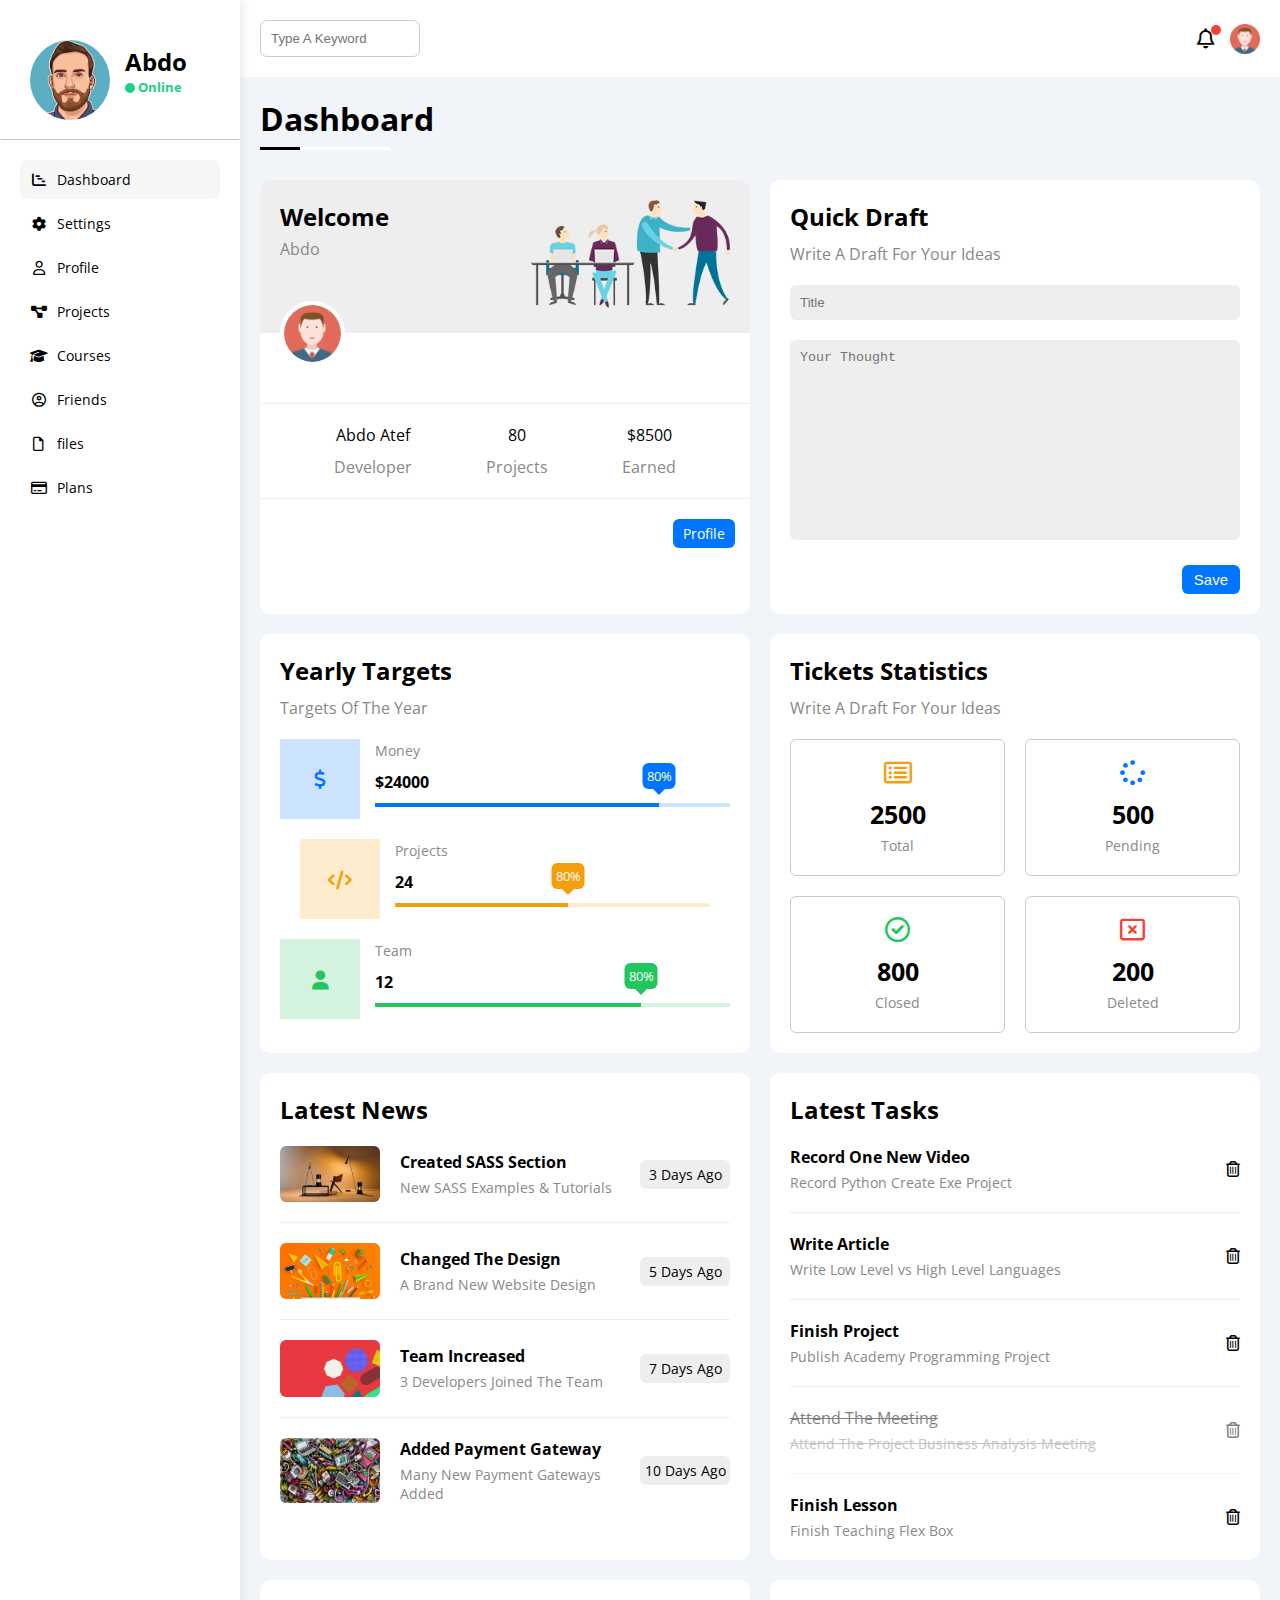
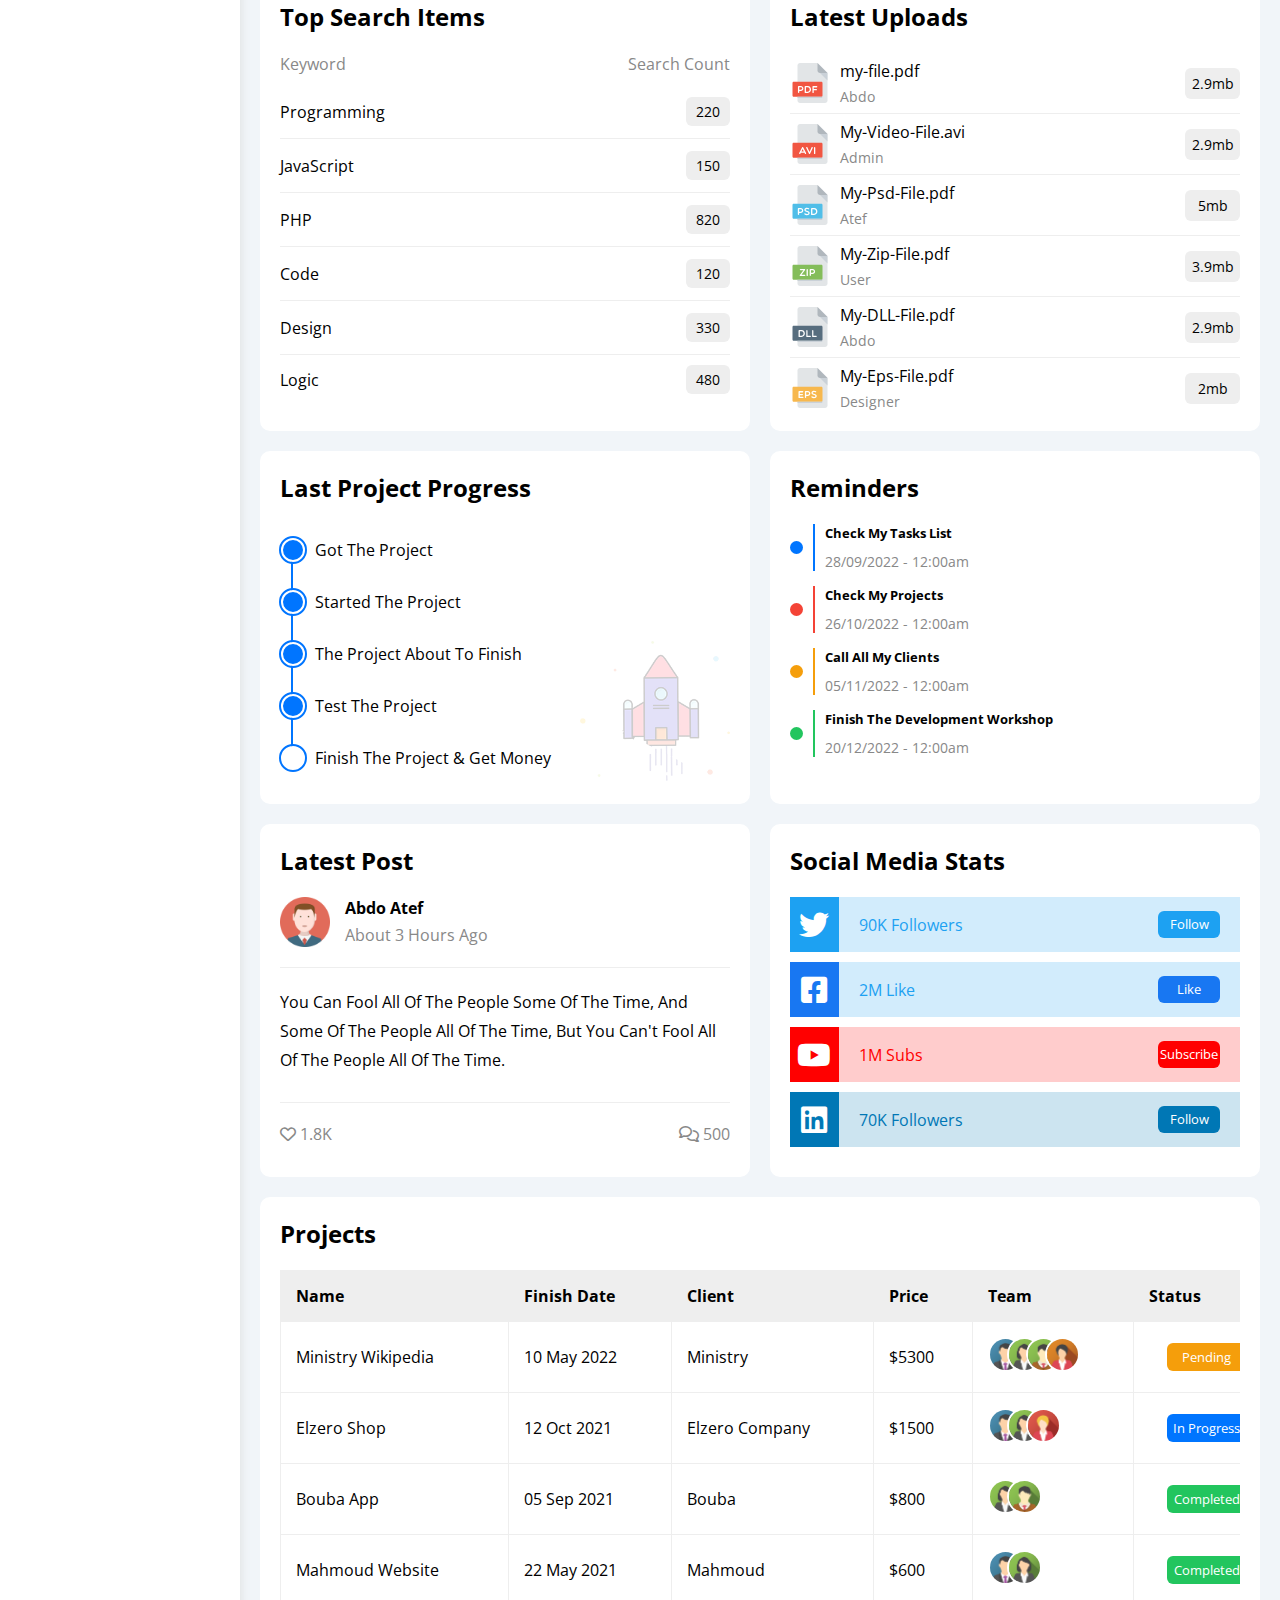
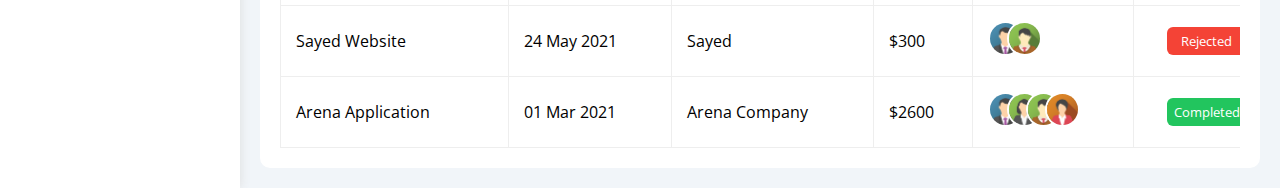
==== index.html @ 502d2d58 "My main files" ====
<!DOCTYPE html>
<html lang="en">
<head>
  <meta charset="UTF-8">
  <meta http-equiv="X-UA-Compatible" content="IE=edge">
  <meta name="viewport" content="width=device-width, initial-scale=1.0">
  <title>MY Pro</title>
  <link rel="stylesheet" href="css/main.css">
  <link rel="stylesheet" href="css/framework.css">
  <link rel="stylesheet" href="css/all.min.css">
  <link rel="preconnect" href="https://fonts.googleapis.com">
  <link rel="preconnect" href="https://fonts.gstatic.com" crossorigin>
  <link href="https://fonts.googleapis.com/css2?family=Open+Sans:wght@300;500&display=swap" rel="stylesheet">
</head>
<body>
  <div class="page d-flex">
    <div class="side-bar bg-white p-20 p-relative">
      <div class="info p-relative align-center">
        <div class="con">
          <h3 class="align-center">Abdo</h3>
          <p><span class="online-anim"></span> Online</p>
        </div>
        <img src="imgs/my-image.png" alt="">
      </div>  
      <ul>
        <li>
          <a href="index.html" class=" active d-block p-10 c-black rad-6 fs-14">
            <i class="fa-solid fa-chart-gantt fa-fw mr-5"></i>
            <span>Dashboard</span>
          </a>
        </li>
        <li>
          <a href="settings.html" class="d-block p-10 c-black rad-6 fs-14">
            <i class="fa-solid fa-gear fa-fw mr-5"></i>
            <span>Settings</span>
          </a>
        </li>
        <li>
          <a href="" class="d-block p-10 c-black rad-6 fs-14">
            <i class="fa-regular fa-user fa-fw mr-5"></i>
            <span>Profile</span>
          </a>
        </li>
        <li>
          <a href="" class="d-block p-10 c-black rad-6 fs-14">
            <i class="fa-solid fa-diagram-project fa-fw mr-5"></i>
            <span>Projects</span>
          </a>
        </li>
        <li>
          <a href="" class="d-block p-10 c-black rad-6 fs-14">
            <i class="fa-solid fa-graduation-cap fa-fw mr-5"></i>
            <span>Courses</span>
          </a>
        </li>
        <li>
          <a href="" class="d-block p-10 c-black rad-6 fs-14">
            <i class="fa-regular fa-circle-user fa-fw mr-5"></i>
            <span>Friends</span>
          </a>
        </li>
        <li>
          <a href="" class="d-block p-10 c-black rad-6 fs-14">
            <i class="fa-regular fa-file fa-fw mr-5"></i>
            <span>files</span>
          </a>
        </li>
        <li>
          <a href="" class="d-block p-10 c-black rad-6 fs-14">
            <i class="fa-regular fa-credit-card fa-fw mr-5"></i>
            <span>Plans</span>
          </a>
        </li>
      </ul>
    </div>
    <div class="content" style="flex: 1;">
      <div class="header p-20">
          <div class="form">
            <form action="">
              <input type="search" placeholder="Type A Keyword">
            </form>
          </div>
          <div class="notifi">
            <i class="fa-regular fa-bell fs-20 p-relative"></i>
            <img src="imgs/avatar.png" style="width:30px">
          </div>
      </div>
      <div class="dashboard-content ">
        <h1 class="main-header p-20 p-relative">Dashboard</h1>
        <div class="boxs p-20">
          <!--  -->
          <div class="welome rad-10 bg-white">
            <div class="part1 p-20 bg-eee">
              <div class="text">
                <h2 class="mb-5">Welcome</h2>
                <span class="c-gray">Abdo</span>
              </div>
              <div class="image">
                <img src="imgs/welcome.png" alt="">
              </div>
            </div>
            <img src="imgs/avatar.png" class="center-image">
            <div class="part2  ">
              <div class="box">
                <p class="m">Abdo Atef</p>
                <span class="c-gray d-block mt-10">Developer</span>
              </div>
              <div class="box">
                <p>80</p>
                <span class="c-gray d-block mt-10">Projects</span>
              </div>
              <div class="box">
                <p>$8500</p>
                <span class="c-gray d-block mt-10">Earned</span>
              </div>
            </div>
            <div class="part3">
              <a href="">Profile</a>
            </div>
          </div>
          <!--  -->
          <div class="quick-draft bg-white p-20 rad-10">
            <h2>Quick Draft</h2>
            <span class="c-gray mt-10 d-block">Write A Draft For Your Ideas</span>
            <form action="" class="mt-20">
              <input type="text" placeholder="Title">
              <textarea name="thought" placeholder="Your Thought"></textarea>
              <input type="submit" value="Save">
            </form>
          </div>
          <!--  -->
          <div class="yearly-targets bg-white p-20 rad-10">
            <h2>Yearly Targets</h2>
            <p class="c-gray mt-10">Targets Of The Year</p>
            <div class="money mt-20 d-flex">
              <i class="fa-solid fa-dollar-sign center-flex"></i>
              <div class="info">
                <span class="c-gray fs-14">Money</span>
                <span class="fw-bold mt-10 d-block">$24000</span>
                <div class="progress mt-10">
                  <span class="bg-blue d-block" style="width: 80%;"></span>
                </div>
              </div>
            </div>
            <div class="projects mt-20 d-flex">
              <i class="fa-solid fa-code center-flex"></i>
              <div class="info">
                <span class="c-gray fs-14">Projects</span>
                <span class="fw-bold mt-10 d-block">24</span>
                <div class="progress mt-10">
                  <span class="bg-orange d-block" style="width: 55%;"></span>
                </div>
              </div>
            </div>
            <div class="team mt-20 d-flex">
              <i class="fa-solid fa-user center-flex"></i>
              <div class="info">
                <span class="c-gray fs-14">Team</span>
                <span class="fw-bold mt-10 d-block">12</span>
                <div class="progress mt-10">
                  <span class="bg-green d-block" style="width: 75%;"></span>
                </div>
              </div>
            </div>
          </div>
          <!--  -->
          <div class="tickets-statistics bg-white p-20 rad-10">
            <h2>Tickets Statistics</h2>
            <sapn class="c-gray mt-10 d-block">Write A Draft For Your Ideas</span>
            <div class="Tickets-boxs d-flex fw-wrap gap-20 mt-20">
              <div class="box align-center rad-6">
                <i class="fa-regular fa-rectangle-list fs-25 c-orange"></i>
                <span class="fs-25 d-block fw-bold c-black mt-10 mb-5">2500</span>
                <p class="c-gray fs-14">Total</p>
              </div>
              <div class="box align-center rad-6">
                <i class="fa-solid fa-spinner fs-25 c-blue"></i>
                <span class="fs-25 d-block fw-bold c-black mt-10 mb-5">500</span>
                <p class="c-gray fs-14">Pending</p>
              </div>
              <div class="box align-center rad-6">
                <i class="fa-regular fa-circle-check fs-25 c-green"></i>
                <span class="fs-25 d-block fw-bold c-black mt-10 mb-5">800</span>
                <p class="c-gray fs-14">Closed</p>
              </div>
              <div class="box align-center rad-6">
                <i class="fa-regular fa-rectangle-xmark fs-25 c-red"></i>
                <span class="fs-25 d-block fw-bold c-black mt-10 mb-5">200</span>
                <p class="c-gray fs-14">Deleted</p>
              </div>
            </div>
          </div>
          <!--  -->
          <div class="latest-news bg-white p-20 rad-10">
            <h2>Latest News </h2>
            <div class="news d-flex mt-20">
              <img src="imgs/news-01.png" alt="">
              <div class="con between-flex w-full">
                <div class="txt">
                  <h4>Created SASS Section</h4>
                  <p class="c-gray fs-14 mt-5">New SASS Examples & Tutorials</p>
                </div>
                <span class="d-block bg-eee w-fit fs-14 rad-6 p-10">3 Days Ago</span>
              </div>
            </div>
            <div class="news d-flex mt-20">
              <img src="imgs/news-02.png" alt="">
              <div class="con between-flex w-full">
                <div class="txt">
                  <h4>Changed The Design</h4>
                  <p class="c-gray fs-14 mt-5">A Brand New Website Design</p>
                </div>
                <span class="d-block bg-eee w-fit fs-14 rad-6 p-10">5 Days Ago</span>
              </div>
            </div>
            <div class="news d-flex mt-20">
              <img src="imgs/news-03.png" alt="">
              <div class="con between-flex w-full">
                <div class="txt">
                  <h4>Team Increased</h4>
                  <p class="c-gray fs-14 mt-5">3 Developers Joined The Team</p>
                </div>
                <span class="d-block bg-eee w-fit fs-14 rad-6 p-10">7 Days Ago</span>
              </div>
            </div>
            <div class="news d-flex mt-20">
              <img src="imgs/news-04.png" alt="">
              <div class="con between-flex w-full">
                <div class="txt">
                  <h4>Added Payment Gateway</h4>
                  <p class="c-gray fs-14 mt-5">Many New Payment Gateways Added</p>
                </div>
                <span class="d-block bg-eee w-fit fs-14 rad-6 p-10">10 Days Ago</span>
              </div>
            </div>
          </div>
          <!--  -->
          <div class="latest-tasks bg-white p-20 rad-10">
            <h2>Latest Tasks</h2>
            <div class="task p-relative">
              <h4>Record One New Video</h4>
              <p class="c-gray fs-14 mt-5">Record Python Create Exe Project</p>
              <div class="delete"><i class="fa-regular fa-trash-can c-black"></i></div>
            </div>
            <div class="task p-relative">
              <h4>Write Article</h4>
              <p class="c-gray fs-14 mt-5">Write Low Level vs High Level Languages</p>
              <div class="delete"><i class="fa-regular fa-trash-can c-black"></i></div>
            </div>
            <div class="task p-relative">
              <h4>Finish Project</h4>
              <p class="c-gray fs-14 mt-5">Publish Academy Programming Project</p>
              <div class="delete"><i class="fa-regular fa-trash-can c-black"></i></div>
            </div>
            <div class="task p-relative">
              <del>Attend The Meeting</del>
              <del class="c-gray fs-14 mt-5 d-block">Attend The Project Business Analysis Meeting</del>
              <div class="delete"><i class="fa-regular fa-trash-can c-black d-block"></i></div>
            </div>
            <div class="task p-relative mt-20">
              <h4>Finish Lesson</h4>
              <p class="c-gray fs-14 mt-5">Finish Teaching Flex Box</p>
              <div class="delete"><i class="fa-regular fa-trash-can c-black"></i></div>
            </div>
          </div>
          <!--  -->
          <div class="top-search bg-white p-20 rad-10">
            <h2>Top Search Items</h2>
            <div class="top-search-header between-flex mt-20 mb-10">
              <span class="d-block w-fit c-gray">Keyword</span>
              <spanc class="d-block w-fit c-gray">Search Count</span>
            </div>
            <div class="item between-flex">
              <p>Programming</p>
              <span class="d-block bg-eee w-fit fs-14 rad-6 p-10">220</span>
            </div>
            <div class="item between-flex">
              <p>JavaScript</p>
              <span class="d-block bg-eee w-fit fs-14 rad-6 p-10">150</span>
            </div>
            <div class="item between-flex">
              <p>PHP</p>
              <span class="d-block bg-eee w-fit fs-14 rad-6 p-10">820</span>
            </div>
            <div class="item between-flex">
              <p>Code</p>
              <span class="d-block bg-eee w-fit fs-14 rad-6 p-10">120</span>
            </div>
            <div class="item between-flex">
              <p>Design</p>
              <span class="d-block bg-eee w-fit fs-14 rad-6 p-10">330</span>
            </div>
            <div class="item between-flex mb-5 mt-10">
              <p>Logic</p>
              <span class="d-block bg-eee w-fit fs-14 rad-6 p-10">480</span>
            </div>
          </div>
          <!--  -->
          <div class="latest-uploads bg-white p-20 rad-10">
            <h2 class="mb-20">Latest Uploads</h2>
            <div class="file d-flex">
              <img src="imgs/pdf.svg" alt="pdf" class="mr-10">
              <div class="info between-flex w-full">
                <div class="txt">
                  <p>my-file.pdf</p>
                  <span class="d-block c-gray fs-14 mt-5">Abdo</span>
                </div>
                <span class="size d-block bg-eee w-fit fs-14 rad-6">2.9mb</span>
              </div>
            </div>
            <div class="file d-flex">
              <img src="imgs/avi.svg" alt="pdf" class="mr-10">
              <div class="info between-flex w-full">
                <div class="txt">
                  <p>My-Video-File.avi</p>
                  <span class="d-block c-gray fs-14 mt-5">Admin</span>
                </div>
                <span class="size d-block bg-eee w-fit fs-14 rad-6">2.9mb</span>
              </div>
            </div>
            <div class="file d-flex">
              <img src="imgs/psd.svg" alt="pdf" class="mr-10">
              <div class="info between-flex w-full">
                <div class="txt">
                  <p>My-Psd-File.pdf</p>
                  <span class="d-block c-gray fs-14 mt-5">Atef</span>
                </div>
                <span class="size d-block bg-eee w-fit fs-14 rad-6">5mb</span>
              </div>
            </div>
            <div class="file d-flex">
              <img src="imgs/zip.svg" alt="pdf" class="mr-10">
              <div class="info between-flex w-full">
                <div class="txt">
                  <p>My-Zip-File.pdf</p>
                  <span class="d-block c-gray fs-14 mt-5">User</span>
                </div>
                <span class="size d-block bg-eee w-fit fs-14 rad-6">3.9mb</span>
              </div>
            </div>
            <div class="file d-flex">
              <img src="imgs/dll.svg" alt="pdf" class="mr-10">
              <div class="info between-flex w-full">
                <div class="txt">
                  <p>My-DLL-File.pdf</p>
                  <span class="d-block c-gray fs-14 mt-5">Abdo</span>
                </div>
                <span class="size d-block bg-eee w-fit fs-14 rad-6">2.9mb</span>
              </div>
            </div>
            <div class="file d-flex">
              <img src="imgs/eps.svg" alt="pdf" class="mr-10">
              <div class="info between-flex w-full">
                <div class="txt">
                  <p>My-Eps-File.pdf</p>
                  <span class="d-block c-gray fs-14 mt-5">Designer</span>
                </div>
                <span class="size d-block bg-eee w-fit fs-14 rad-6">2mb</span>
              </div>
            </div>
          </div>
          <!--  -->
          <div class="last-project bg-white p-20 rad-10">
            <h2>Last Project Progress</h2>
            <div class="cont between-flex">
              <div class="prog mt-20 p-relative">
                <div>Got The Project</div>
                <div>Started The Project</div>
                <div>The Project About To Finish</div>
                <div>Test The Project</div>
                <div>Finish The Project & Get Money</div>
              </div>
              <img src="imgs/project.png" loading="lazy">
            </div>
          </div>
          <!--  -->
          <div class="reminders bg-white p-20 rad-10">
            <h2 class="mb-20">Reminders</h2>
            <ul>
              <li>
                <span class="bullet bg-blue"></span>
                <div>
                  <h5 >Check My Tasks List</h5>
                  <span class="c-gray fs-14 mt-10 d-block">28/09/2022 - 12:00am</span>
                </div>
              </li>
              <li>
                <span class="bullet bg-red"></span>
                <div>
                  <h5>Check My Projects</h5>
                  <span class="c-gray fs-14 mt-10 d-block">26/10/2022 - 12:00am</span>
                </div>
              </li>
              <li>
                <span class="bullet bg-orange"></span>
                <div>
                  <h5>Call All My Clients</h5>
                  <span class="c-gray fs-14 mt-10 d-block">05/11/2022 - 12:00am</span>
                </div>
              </li>
              <li>
                <span class="bullet bg-green"></span>
                <div>
                  <h5>Finish The Development Workshop</h5>
                  <span class="c-gray fs-14 mt-10 d-block">20/12/2022 - 12:00am</span>
                </div>
              </li>
            </ul>
          </div>
          <!--  -->
          <div class="latest-post bg-white p-20 rad-10">
            <h2 class="mb-20">Latest Post</h2>
            <div class="info d-flex">
              <img src="imgs/avatar.png" alt="" style="width: 50px; margin-right: 15px;">
              <div class="txt">
                <h4>Abdo Atef</h4>
                <span class="c-gray d-block mt-5">About 3 Hours Ago</span>
              </div>
            </div>
            <p class="para">You Can Fool All Of The People Some Of The Time,
               And Some Of The People All Of The Time,
               But You Can't Fool All Of The People All Of The Time.</p>
            <div class="posts-stat between-flex">
              <span class="c-gray"><i class="fa-regular fa-heart"></i> 1.8K</span>
              <span class="c-gray"><i class="fa-regular fa-comments"></i> 500</span>
            </div>
          </div>
          <div class="social-media bg-white p-20 rad-10">
            <h2 class="mb-20">Social Media Stats</h2>
            <ul>
              <li class="twitter d-flex mb-10">
                <i class="fa-brands fa-twitter"></i>
                <div class="between-flex w-full">90K Followers <a href="#">Follow</a></div>
              </li>
              <li class="facebook d-flex mb-10">
                <i class="fa-brands fa-square-facebook"></i>
                <div class="between-flex w-full">2M Like <a href="#">Like</a></div>
              </li>
              <li class="youtube d-flex mb-10">
                <i class="fa-brands fa-youtube"></i>
                <div class="between-flex w-full">1M Subs <a href="#">Subscribe</a></div>
              </li>
              <li class="linkedin d-flex mb-10">
                <i class="fa-brands fa-linkedin"></i>
                <div class="between-flex w-full">70K Followers <a href="#">Follow</a></div>
              </li>
            </ul>
          </div>
        </div>
        <div class="projects bg-white p-20 rad-10">
          <h2 class="mb-20">Projects</h2>
          <div class="responsive-table">
            <table cellpadding="0" cellspacing="0">
              <thead>
                <tr>
                  <td>Name</td>
                  <td>Finish Date</td>
                  <td>Client</td>
                  <td>Price</td>
                  <td>Team</td>
                  <td>Status</td>
                </tr>
              </thead>
              <tbody>
                <tr>
                  <td>Ministry Wikipedia</td>
                  <td>10 May 2022</td>
                  <td>Ministry</td>
                  <td>$5300</td>
                  <td>
                    <img src="imgs/team-01.png" alt="">
                    <img src="imgs/team-02.png" alt="">
                    <img src="imgs/team-03.png" alt="">
                    <img src="imgs/team-04.png" alt="">
                  </td>
                  <td><span class="bg-orange c-white">Pending</span></td>
                </tr>
                <tr>
                  <td>Elzero Shop</td>
                  <td>12 Oct 2021</td>
                  <td>Elzero Company</td>
                  <td>$1500</td>
                  <td>
                    <img src="imgs/team-01.png" alt="" />
                    <img src="imgs/team-02.png" alt="" />
                    <img src="imgs/team-05.png" alt="" />
                  </td>
                  <td><span class="label bg-blue c-white">In Progress</span></td>
                </tr>
                <tr>
                  <td>Bouba App</td>
                  <td>05 Sep 2021</td>
                  <td>Bouba</td>
                  <td>$800</td>
                  <td>
                    <img src="imgs/team-02.png" alt="" />
                    <img src="imgs/team-03.png" alt="" />
                  </td>
                  <td><span class="label bg-green c-white">Completed</span></td>
                </tr>
                <tr>
                  <td>Mahmoud Website</td>
                  <td>22 May 2021</td>
                  <td>Mahmoud</td>
                  <td>$600</td>
                  <td>
                    <img src="imgs/team-01.png" alt="" />
                    <img src="imgs/team-02.png" alt="" />
                  </td>
                  <td><span class="label bg-green c-white">Completed</span></td>
                </tr>
                <tr>
                  <td>Sayed Website</td>
                  <td>24 May 2021</td>
                  <td>Sayed</td>
                  <td>$300</td>
                  <td>
                    <img src="imgs/team-01.png" alt="" />
                    <img src="imgs/team-03.png" alt="" />
                  </td>
                  <td><span class="label bg-red c-white">Rejected</span></td>
                </tr>
                <tr>
                  <td>Arena Application</td>
                  <td>01 Mar 2021</td>
                  <td>Arena Company</td>
                  <td>$2600</td>
                  <td>
                    <img src="imgs/team-01.png" alt="" />
                    <img src="imgs/team-02.png" alt="" />
                    <img src="imgs/team-03.png" alt="" />
                    <img src="imgs/team-04.png" alt="" />
                  </td>
                  <td><span class="label bg-green c-white">Completed</span></td>
                </tr>
              </tbody>
            </table>
          </div>
        </div>
      </div>
    </div>
  </div>
</body>
</html>
---- css/main.css ----
/* Start Global styles */
*{
  box-sizing: border-box;
  padding: 0;
  margin: 0;
}
body{
  font-family: 'Open Sans', sans-serif;
}
ul{
  list-style-type: none;
}
a{
  text-decoration: none;
}
:root{
  --color-blue:#0075ff;
  --alert-blue:#0d69d5;
  --orange-color:#f59e0b;
  --green-color:#22c55e;
  --red-color:#f44336;
  --grey-color:#888;
}
input:focus{
  outline: none;
}
textarea:focus{
  outline: none;
}
::-webkit-scrollbar{
  width: 15px;
}
::-webkit-scrollbar-track{
  background-color: white;
}
::-webkit-scrollbar-thumb{
  background-color: var(--color-blue);
}
/* End Global styles */
.page{
  background-color: #f1f5f9;
  min-height: 100vh;
}
/* Start side-bar */
.side-bar{
  width: 240px ;
  box-shadow: 0 0 10px #ddd;
}
.side-bar .info{
  margin-bottom: 40px;
  display: flex;
  flex-direction: row-reverse;
  align-items: center; 
  gap: 15px;
  padding-left: 10px;
}
.side-bar .con{
  flex: 1;  
}
.side-bar .con h3{
  font-size: 24px;
  width: fit-content;
}
.side-bar .con p{
  color: #1ed085;
  font-weight: bold;
  width: fit-content;
  font-size: 13px
}
.side-bar .con span{
  display: inline-block;
  width: 10px;
  height: 10px;
  background: #1ed085;
  border-radius: 100%;
  margin-top: 0;
  position: relative;
  top: 1px;
  -webkit-animation: online 2s infinite;
  animation: online 2s infinite;
}
@keyframes online{
  0%{
    opacity: 1;
  }
  100%{
    opacity: 0;
  }
}
.side-bar .info img{
  width: 80px;
  border-radius: 50%;
  margin-top: 20px;
}
.side-bar .info::before{
  content: '';
  position: absolute;
  width: 239px;
  background-color: #77777773;
  height: 1px;
  bottom: -20px;
  left: 50%;
  transform: translateX(-50%);
}
.side-bar ul li {
  margin-bottom: 5px;
  transition: .3s;
}
.side-bar ul li a:hover,
.side-bar a.active {
  background-color: #f6f6f6;
}
@media (max-width:767px) {
  .side-bar{
    padding: 0 !important;
    width: 53px;
  }
  .side-bar .info {
    padding: 0;
    margin-bottom: 20px;
  }
  .side-bar .con h3 {
    font-size: 16px;
    padding: 10px 5px 0;
    margin: auto;
}
  .side-bar .con p,
  .side-bar .info::before,
  .side-bar .info img,
  .side-bar ul li span{
    display: none;
  }
  .side-bar ul li a{
    padding: 10px 0;
    text-align: center;
  }
}
/* End side-bar */
/* Start content Header*/
.content{
  overflow: hidden;
}
.header{
  display: flex;
  justify-content: space-between;
  background-color: white;
}
.header .form input{
  padding: 10px;
  border: 1px solid #ccc;
  border-radius: 7px;
  width: 160px;
  transition: width .3s;
}
.header .form input:focus{
  outline: none;
  width: 200px;
}
.header .form input:focus::placeholder{
  opacity: 0;
}
.content .header .notifi{
  display: flex;
  align-items: center;
  gap: 15px;
}
.content .header .notifi i::after{
  content: '';
  position: absolute;
  width: 10px;
  height: 10px;
  background-color: #F44336;
  border-radius: 50%;
  left: 14px;
  top: -4px;
}
/* End content Header*/
/* Start Dashboard content */
.page .content{
  background-color: #f1f5f9;
}
.dashboard-content .main-header::after{
  content: '';
  position: absolute;
  width: 130px;
  height: 3px;
  background-color: white;
  bottom: 10px;
  left: 20px;
}
.dashboard-content .main-header::before{
  content: '';
  position: absolute;
  width: 40px;
  height: 3px;
  background-color: black;
  bottom: 10px;
  left: 20px;
  z-index: 1;
}
.dashboard-content .boxs{
  display: grid;
  grid-template-columns: repeat(auto-fill, minmax(450px, 1fr));
  gap: 20px;
}
@media (max-width:767px){
  .dashboard-content .boxs{
    grid-template-columns:  minmax(200px, 1fr);
  }
}
.dashboard-content .boxs .welome .part1{
  display: flex;
  justify-content: space-between;
  border-radius: 10px 10px 0 0;
}
.dashboard-content .boxs .welome .part1 img{
  width: 200px;
}
@media (max-width:767px){
  .dashboard-content .boxs .welome .part1 img{
    display: none;
  }
  .dashboard-content .boxs .welome .center-image{
    left: 50% !important;
    transform: translateX(-50%) !important;
  }
}
.dashboard-content .boxs .welome .center-image{
  width: 65px;
  border: 4px solid white;
  border-radius: 50%;
  position: relative;
  left: 20px;
  top: -32px;
}
.dashboard-content .boxs .welome .part2{
  display: flex;
  justify-content: space-evenly;
  background-color: white;
  border-top: 1px solid #eee;
  border-bottom: 1px solid #eee;
  padding: 20px 0;
  text-align: center;
}
@media (max-width:767px){
  .dashboard-content .boxs .welome .part2{
    flex-direction: column;
    gap: 20px;
    text-align: center;
  }
}
.dashboard-content .boxs .welome .part3 a{
  display: block;
  margin: 20px 15px 15px auto;
  width: fit-content;
  background-color: var(--color-blue);
  color: white;
  padding: 5px 10px;
  border-radius: 6px;
  font-size: 14px;
  transition: .3s;
}
.dashboard-content .boxs .welome .part3 a:hover{
  background-color: var(--alert-blue);
}
/* --------------------------------------------------------- */
.dashboard-content .quick-draft input, 
.dashboard-content .quick-draft textarea{
  width: 100%;
  padding: 10px;
  border: none;
  background-color: #eee;
  border-radius: 6px;
  margin-bottom: 20px;
}
.dashboard-content .boxs textarea{
  height: 200px;
  resize: none;
}
.dashboard-content .boxs .quick-draft input[type="submit"]{
  width: fit-content;
  background-color: var(--color-blue);
  color: white;
  padding: 6px 12px;
  font-size: 15px;
  cursor: pointer;
  margin: 0 0 0 auto;
  display: block;
  transition: .3s;
}
.dashboard-content .boxs .quick-draft [type="submit"]:hover{
  background-color: var(--alert-blue);
}
/* --------------------------------------------------------- */
.dashboard-content .yearly-targets .money i,
.dashboard-content .yearly-targets .projects i,
.dashboard-content .yearly-targets .team i{
  width: 80px;
  height: 80px;
  font-size: 19px;
  margin-right: 15px;
  display: flex;
}
@media (max-width:600px){
  .dashboard-content .yearly-targets i{
    display: none !important;
  }
}
.dashboard-content .yearly-targets .money i{
  color: var(--color-blue);
  background-color: rgb(0 117 255 / 20%);
}
.dashboard-content .yearly-targets .projects i{
  color: var(--orange-color);
  background-color: rgb(245 158 11 / 20%);
}
.dashboard-content .yearly-targets .team i{
  color: var(--green-color);
  background-color: rgb(34 197 94 / 20%);
}
.dashboard-content .yearly-targets .info{
  flex: 1;
}
.dashboard-content .yearly-targets .info .progress{
  width: 100%;
  height: 4px;
}
.dashboard-content .yearly-targets .money .info .progress{
  background-color: rgb(0 117 255 / 20%);
}
.dashboard-content .yearly-targets .projects .info .progress{
  background-color: rgb(245 158 11 / 20%);
}
.dashboard-content .yearly-targets .team .info .progress{
  background-color: rgb(34 197 94 / 20%);
}
.dashboard-content .yearly-targets .progress span{
  height: 4px;
  position: relative;
}
.dashboard-content .yearly-targets .progress span::before{
  position: absolute;
  content: "80%";
  top: -40px;
  right: 0px;
  transform: translateX(50%);
  color: white;
  padding: 4px;
  border-radius: 6px;
  font-size: 13px;
}
.dashboard-content .yearly-targets .money .progress span::before{
  background-color: var(--color-blue);
}
.dashboard-content .yearly-targets .projects .progress span::before{
  background-color: var(--orange-color);
}
.dashboard-content .yearly-targets .team .progress span::before{
  background-color: var(--green-color);
}
.dashboard-content .yearly-targets .progress span::after{
  position: absolute;
  content: "";
  top: -14px;
  right: 0px;
  transform: translateX(50%);
  border: 6px solid;
  border-color: black transparent transparent transparent;
}
.yearly-targets .money .progress span::after{
  border-color: var(--color-blue) transparent transparent transparent;
}
.yearly-targets .projects .progress span::after{
  border-color: var(--orange-color) transparent transparent transparent;
}
.yearly-targets .team .progress span::after{
  border-color: var(--green-color) transparent transparent transparent;
}
/* --------------------------------------------------------- */
.tickets-statistics .Tickets-boxs .box{
  border: 1px solid #ccc;
  width:calc(50% - 10px);
  padding: 20px 0;
}
@media (max-width:767px) {
  .tickets-statistics .Tickets-boxs .box{
    width:100%;
  }
}
/* --------------------------------------------------------- */
.dashboard-content .latest-news .news:not(:last-child){
  border-bottom: 1px solid #eee;
  padding-bottom: 20px ;
}
@media (max-width:767px) {
  .dashboard-content .latest-news .news{
    flex-direction: column;
    text-align: center;
  }
}
@media (max-width:767px) {
  .dashboard-content .latest-news .news .con{
    flex-direction: column;
    text-align: center;
  }
  .dashboard-content .latest-news .news .con p{
    
    margin-bottom: 10px;
  }
}
.dashboard-content .latest-news .news img{
  width: 100px; 
  margin-right: 20px;
  border-radius: 6px;
}
@media (max-width:767px) {
  .dashboard-content .latest-news .news img{
    margin: 10px auto;
  }
}
.dashboard-content .latest-news .news .con span{
  padding: 5px 0;
  min-width: 90px;
  text-align: center;
}
/* --------------------------------------------------------- */
.latest-tasks .task:not(:last-child){
  padding-top: 20px;
  padding-bottom: 20px;
  border-bottom: 1px solid #eee;
}
.latest-tasks .task .delete{
  position: absolute;
  right: 0;
  top: 50%;
  transform: translateY(-50%);
}
.latest-tasks .task .delete i{
  transition: .3s;
}
.latest-tasks .task .delete:hover i{
  color: red;
  cursor: pointer;
}
.latest-tasks .task:nth-child(5){
  opacity: .5;
}
@media (max-width:767px) {
  .latest-tasks .task p,
  .latest-tasks .task del{
    max-width: 200px;
  }
}
/* --------------------------------------------------------- */
.top-search .item:not(:last-child){
  padding: 12px 0;
  border-bottom: 1px solid #eee;
}
.top-search .item span{
  padding: 5px 10px;
}
/* --------------------------------------------------------- */
.latest-uploads .file {
  border-bottom: 1px solid #eee;
  padding: 7px 0;
  align-items: center;
}
.latest-uploads .file:last-child {
  border-bottom: none;
  padding-bottom: 0;
}
.latest-uploads .file img{
  width: 40px;
}
.latest-uploads .file .info .size{
  padding: 6px 0;
  width: 55px;
  text-align: center;
}
/* --------------------------------------------------------- */
.last-project .prog::before{
  position: absolute;
  content:"";
  height: calc(100% - 40px);
  width: 2px;
  left: 11px;
  top: 16px;
  background-color: var(--color-blue);
  z-index: 1;
}
.last-project .prog div{
  padding: 15px 0;
  padding-left: 35px;
  position: relative;
}
.last-project .prog div::before{
  content: '';
  position: absolute;
  width: 20px;
  height: 20px;
  left: 1px;
  top: 50%;
  transform: translateY(-50%);
  border-radius: 50%;
  background-color: var(--color-blue);
  border: 2px solid white;
  outline: 2px solid var(--color-blue);
  z-index: 2;
}
.last-project .prog div:nth-child(5)::before{
  background-color: white;
}
.last-project .prog div:nth-child(4)::before{
  animation: bullet 2s linear infinite;
}
@keyframes bullet {
  0%,100%{
    background-color: var(--color-blue);
  }
  60%{
    background-color: white;
  }
}
.last-project .cont img{
  width: 150px;
  opacity: .2;
  align-self: flex-end;
}
@media (max-width:600px) {
  .last-project .cont img{
    display: none;
  }
}
/* --------------------------------------------------------- */
.reminders ul li{
  display: flex;
  align-items: center;
  margin-bottom: 15px;
}
.reminders ul li div{
  border-left: 2px solid var(--color-blue);
  padding-left: 10px;
}
.reminders ul li:nth-child(2) div{
  border-color: var(--red-color);
}
.reminders ul li:nth-child(3)  div{
  border-color: var(--orange-color);
}
.reminders ul li:nth-child(4) div{
  border-color: var(--green-color);
}

.reminders ul li .bullet{
  display: block;
  width: 13px;
  height: 13px;
  border-radius: 50%;
  margin-right: 10px;
}
/* --------------------------------------------------------- */
.latest-post .info{
  border-bottom: 1px solid #eee;
  padding-bottom: 20px;
}
.latest-post .para{
  line-height: 1.8;
  padding: 20px 0;
  border-bottom: 1px solid #eee;
  min-height: 135px;
  margin-bottom: 20px;
}
/* --------------------------------------------------------- */
.social-media ul li a{
  color: white;
  display: block;
  width: 62px;
  background-color: #1da1f2;
  padding: 5px 0px;
  border-radius: 6px;
  font-size: 12.5px;
  text-align: center;
}
.social-media ul .facebook a{
  background-color: #1877f2;
}
.social-media ul .linkedin a{
  background-color: #0077b5;

}
.social-media ul .youtube a{
  background-color: #ff0000;
}
.social-media ul i{
  background-color: #1da1f2;
  color: white;
  font-size: 30px;
  width: 55px;
  height: 55px;
  display: flex;
  justify-content: center;
  align-items: center;
}
.social-media ul .facebook i{
  background-color: #1877f2;
}
.social-media ul .youtube i{
  background-color: #ff0000;
}
.social-media ul .linkedin i{
  background-color: #0077b5;
}
.social-media ul .twitter div,
.social-media ul .facebook div{
  background-color: rgb(29 161 242 / 20%);
  color: #1da1f2;
  padding: 0 20px;
}
.social-media ul .youtube div{
  background-color: rgb(255 0 0 / 20%);
  color: #ff0000;
  padding: 0 20px;
}
.social-media ul .linkedin div{
  background-color: rgb(0 119 181 / 20%);
  color: #0077b5  ;
  padding: 0 20px;
}
/* --------------------------------------------------------- */
.projects{
  margin: 0 20px 20px ;
}
.projects .responsive-table{
  overflow-x: auto;
}
.projects table{
  border-left: 1px solid #eee;
  min-width: 1000px;
  width: 100% ;
}
.projects table thead td{
  background-color: #eee;
  font-weight: bold;
  padding: 15px;
}
.projects table tbody td{
  padding: 15px;
  border-bottom: 1px solid #eee;
  border-right: 1px solid #eee;
}
.projects table img{
  width: 35px;
  border-radius: 50%;
  border: 2px solid white;
}
.projects table img:not(:first-child){
  margin-left: -20px;
}
.projects table tr td span{
  width: 80px;
  display: block;
  padding: 5px 5px;
  border-radius: 6px;
  font-size: 13px;
  margin: auto;
  text-align: center;
}

/* End Dashboard content*/
---- css/framework.css ----
:root{
  --blue-color:#0075ff;
  --alert-blue:#0d69d5;
  --orange-color:#f59e0b;
  --green-color:#22c55e;
  --red-color:#f44336;
  --grey-color:#888;
}
/* Start display */
.d-flex{
  display: flex;
}
.fw-wrap{
  flex-wrap:wrap;
}
.gap-20{
  gap: 20px;
}
.center-flex{
  display: flex;
  align-items: center;
  justify-content: center;
}
.between-flex{
  display: flex;
  align-items: center;
  justify-content: space-between;
}
.d-block{
  display: block;
}
.align-center{
  text-align: center  ;
}
/* End display */
/* Start position */
.p-relative{
  position: relative;
}
/* End position */
/* Start color */
.c-black{
  color: black;
}
.c-white{
  color: white;
}
.c-blue{
  color: var(--blue-color);
}
.c-orange{
  color: var(--orange-color);
}
.c-green{
  color: var(--green-color);
}
.c-red{
  color: var(--red-color);
}
.c-gray{
  color: var(--grey-color);
}
.bg-white{
  background-color: white;
}
.bg-eee{
  background-color: #eee;
}
.bg-blue{
  background-color: var(--blue-color);
}
.bg-orange{
  background-color: var(--orange-color);
}
.bg-green{
  background-color: var(--green-color);
}
.bg-red{
  background-color: var(--red-color);
}
/* End color */
/* Start padding + margin */
  .p-10{
    padding: 10px;
  }
  .p-20{
    padding: 20px;
  }
  .m-10{
    margin: 10px;
  }
  .mt-0{
    margin: 0;
  } 
  .mt-5{
    margin-top: 5px;
  }
  .mt-10{
    margin-top: 10px;
  }
  .mt-20{
    margin-top: 20px;
  }
  .mr-5{
    margin-right: 5px;
  }
  .mr-10{
    margin-right: 10px;
  }
  .mb-5{
    margin-bottom: 5px;
  }
  .mb-10{
    margin-bottom: 10px;
  }
  .mb-20{
    margin-bottom: 20px;
  }
/* End padding + margin */
/* Start Font */
  .fs-14{
    font-size: 14px;
  }
  .fs-20{
    font-size:20px ;
  }
  .fs-25{
    font-size:25px ;
  }
  .fw-bold{
    font-weight: bold;
  }
/* End Font */

/* Start border */
.rad-6{
  border-radius: 6px;
}
.rad-10{
  border-radius: 10px;
}
.rad-full{
  border-radius: 50%;
}
.bb-eee{
  border-bottom: 1px solid #eee;
}
/* End border */
/* Start Width */
  .w-full{
    width: 100%;
  }
  .w-fit{
    width: fit-content;
  }
/* End Width */
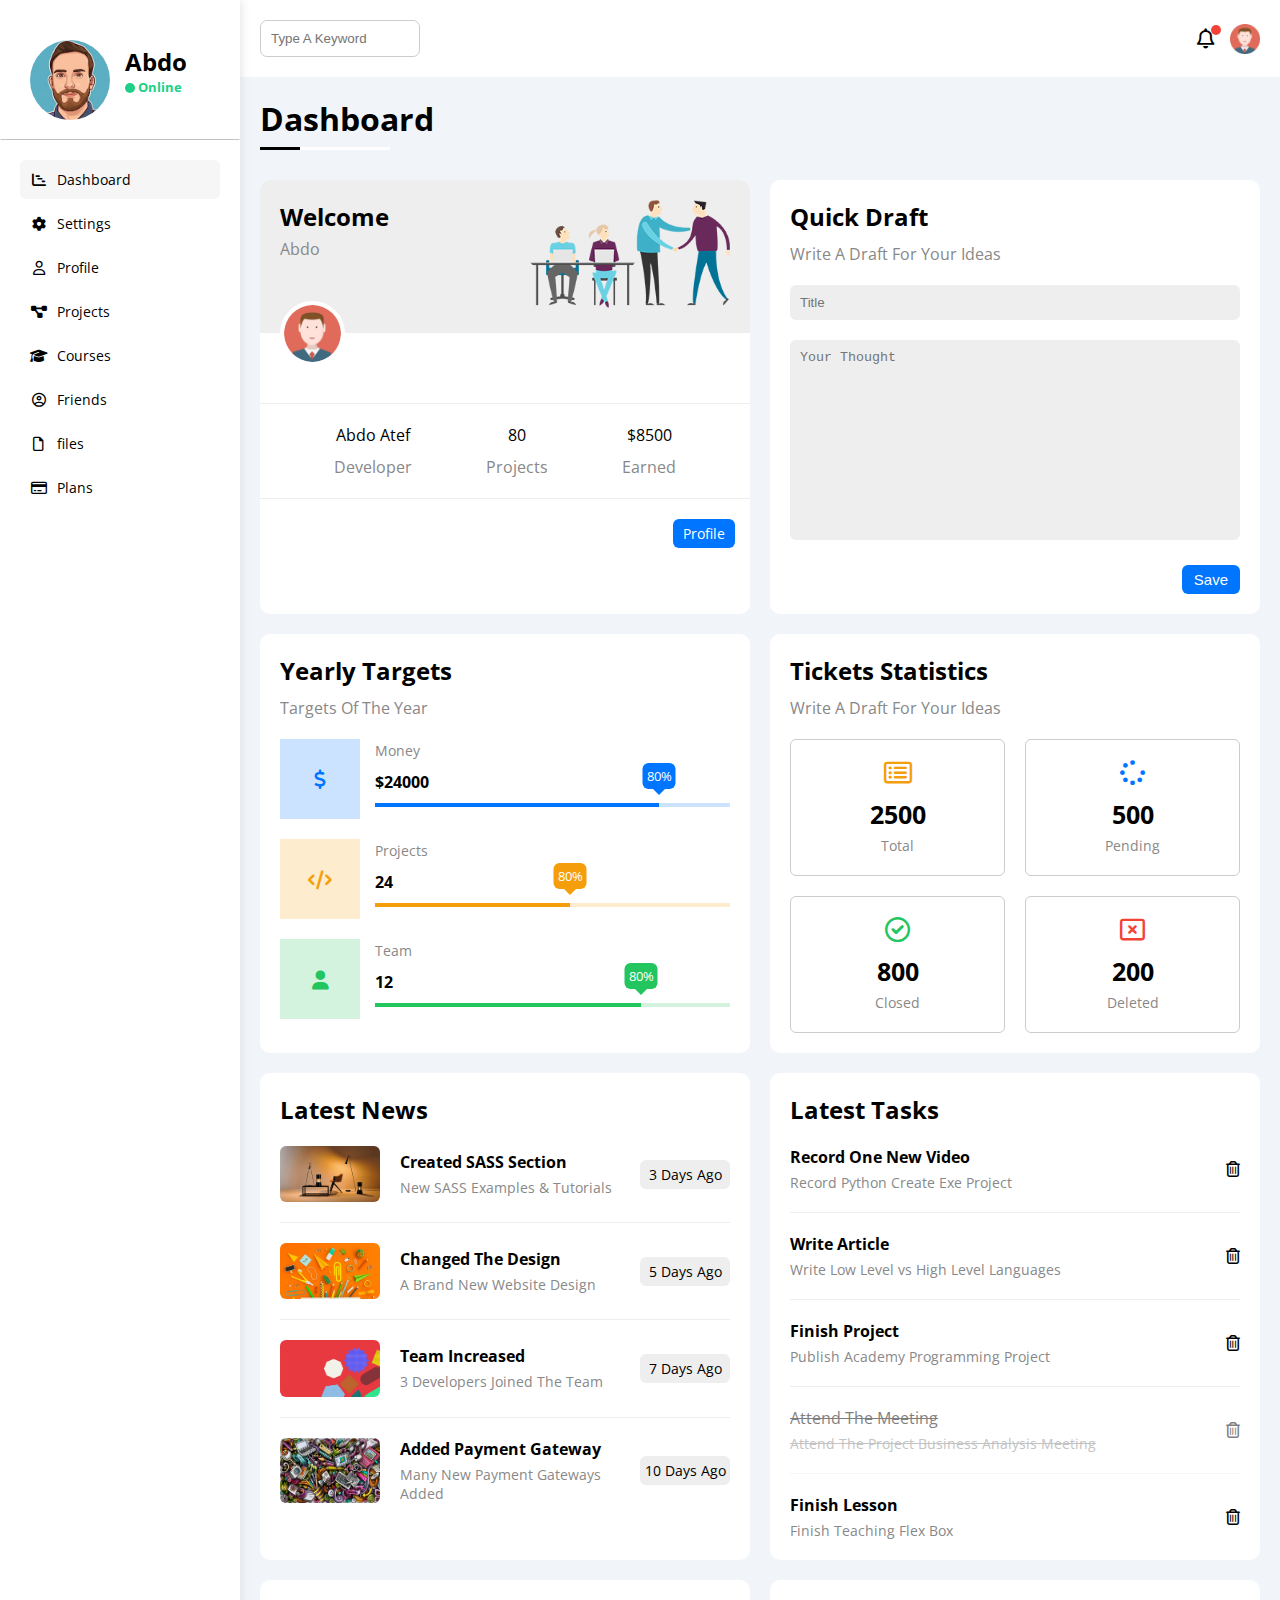
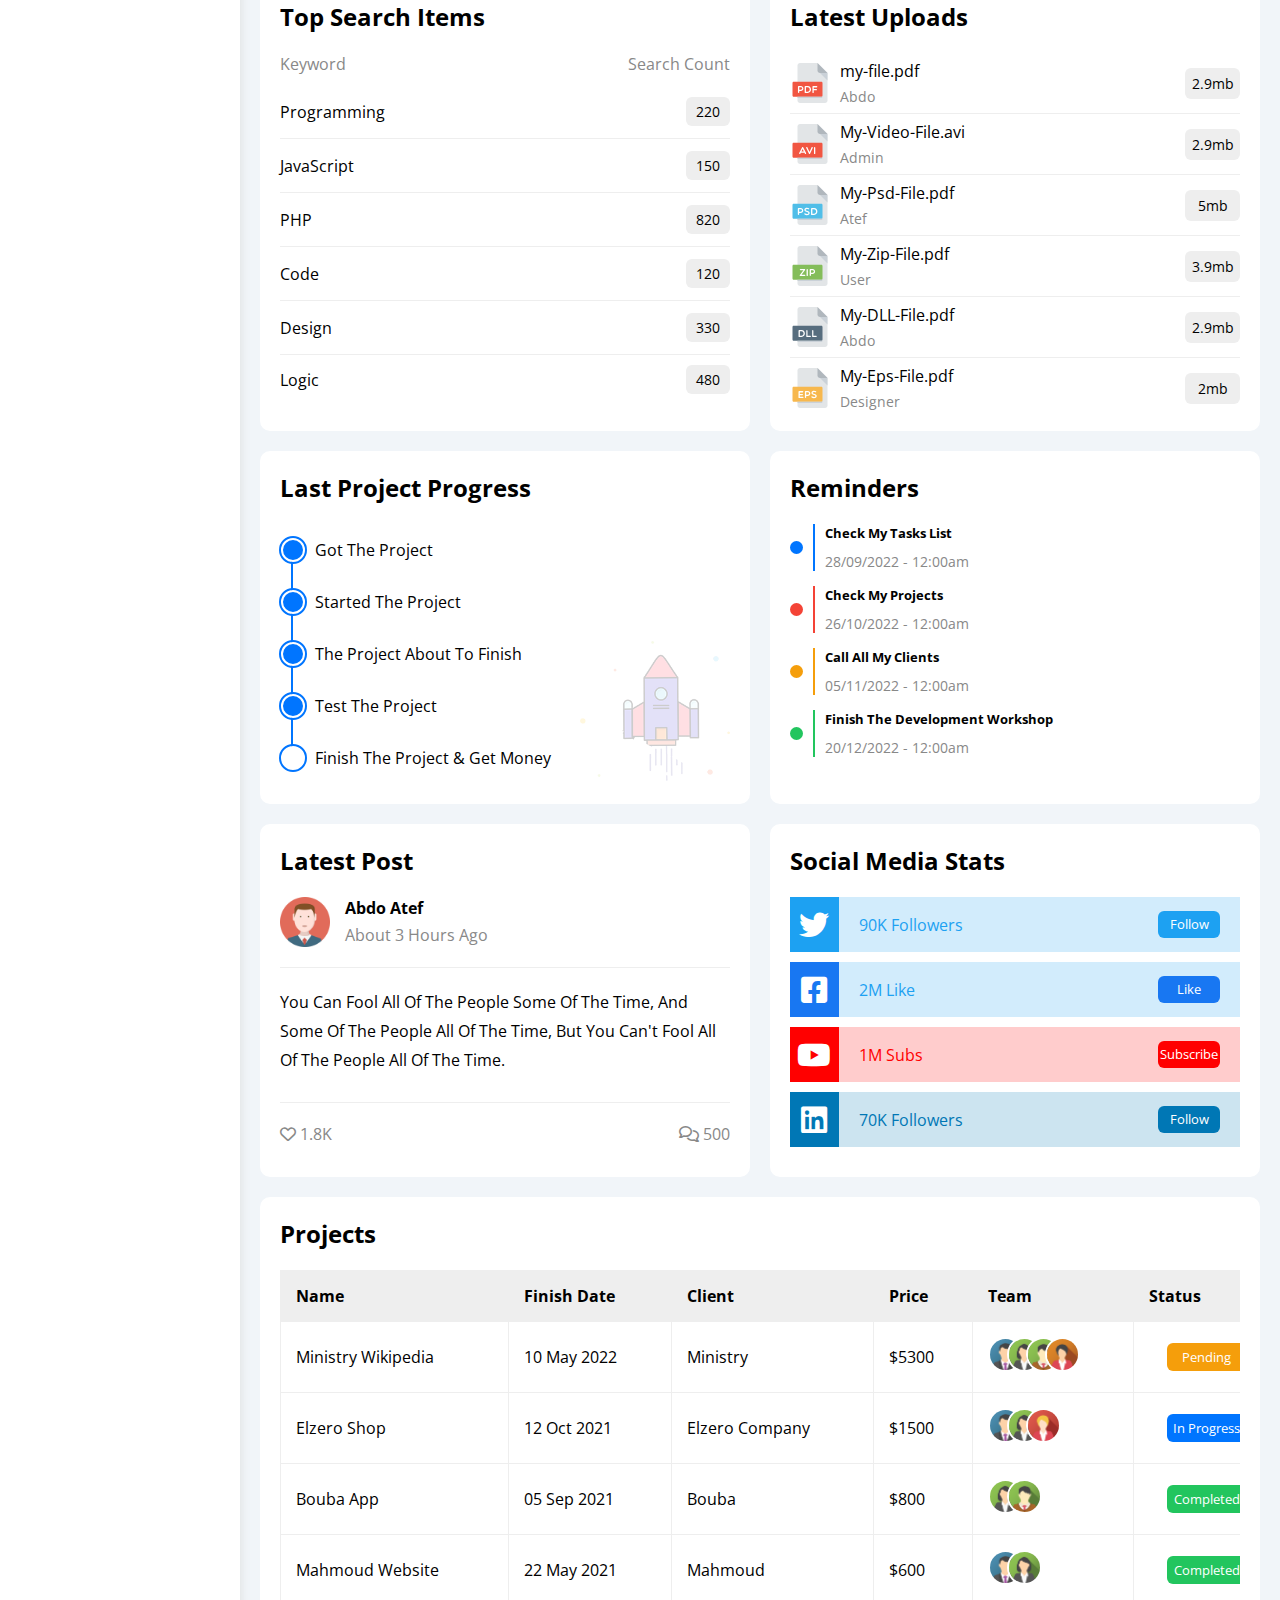
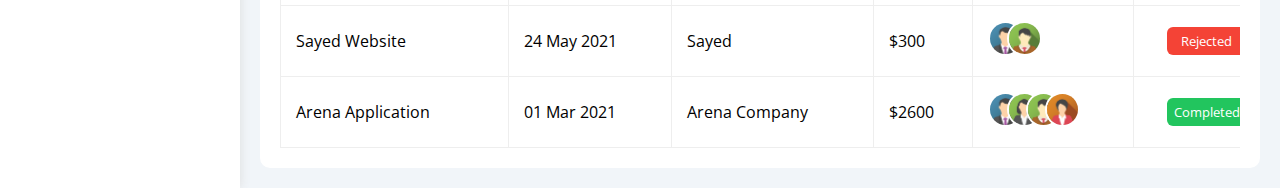
==== commit f3cfa69a: "modify in html,css" ====
--- a/index.html
+++ b/index.html
@@ -142,7 +142,7 @@
                 </div>
               </div>
             </div>
-            <div class="projects mt-20 d-flex">
+            <div class="project mt-20 d-flex">
               <i class="fa-solid fa-code center-flex"></i>
               <div class="info">
                 <span class="c-gray fs-14">Projects</span>
--- a/css/main.css
+++ b/css/main.css
@@ -293,7 +293,7 @@
 }
 /* --------------------------------------------------------- */
 .dashboard-content .yearly-targets .money i,
-.dashboard-content .yearly-targets .projects i,
+.dashboard-content .yearly-targets .project i,
 .dashboard-content .yearly-targets .team i{
   width: 80px;
   height: 80px;
@@ -310,7 +310,7 @@
   color: var(--color-blue);
   background-color: rgb(0 117 255 / 20%);
 }
-.dashboard-content .yearly-targets .projects i{
+.dashboard-content .yearly-targets .project i{
   color: var(--orange-color);
   background-color: rgb(245 158 11 / 20%);
 }
@@ -328,7 +328,7 @@
 .dashboard-content .yearly-targets .money .info .progress{
   background-color: rgb(0 117 255 / 20%);
 }
-.dashboard-content .yearly-targets .projects .info .progress{
+.dashboard-content .yearly-targets .project .info .progress{
   background-color: rgb(245 158 11 / 20%);
 }
 .dashboard-content .yearly-targets .team .info .progress{
@@ -352,7 +352,7 @@
 .dashboard-content .yearly-targets .money .progress span::before{
   background-color: var(--color-blue);
 }
-.dashboard-content .yearly-targets .projects .progress span::before{
+.dashboard-content .yearly-targets .project .progress span::before{
   background-color: var(--orange-color);
 }
 .dashboard-content .yearly-targets .team .progress span::before{
@@ -370,7 +370,7 @@
 .yearly-targets .money .progress span::after{
   border-color: var(--color-blue) transparent transparent transparent;
 }
-.yearly-targets .projects .progress span::after{
+.yearly-targets .project .progress span::after{
   border-color: var(--orange-color) transparent transparent transparent;
 }
 .yearly-targets .team .progress span::after{
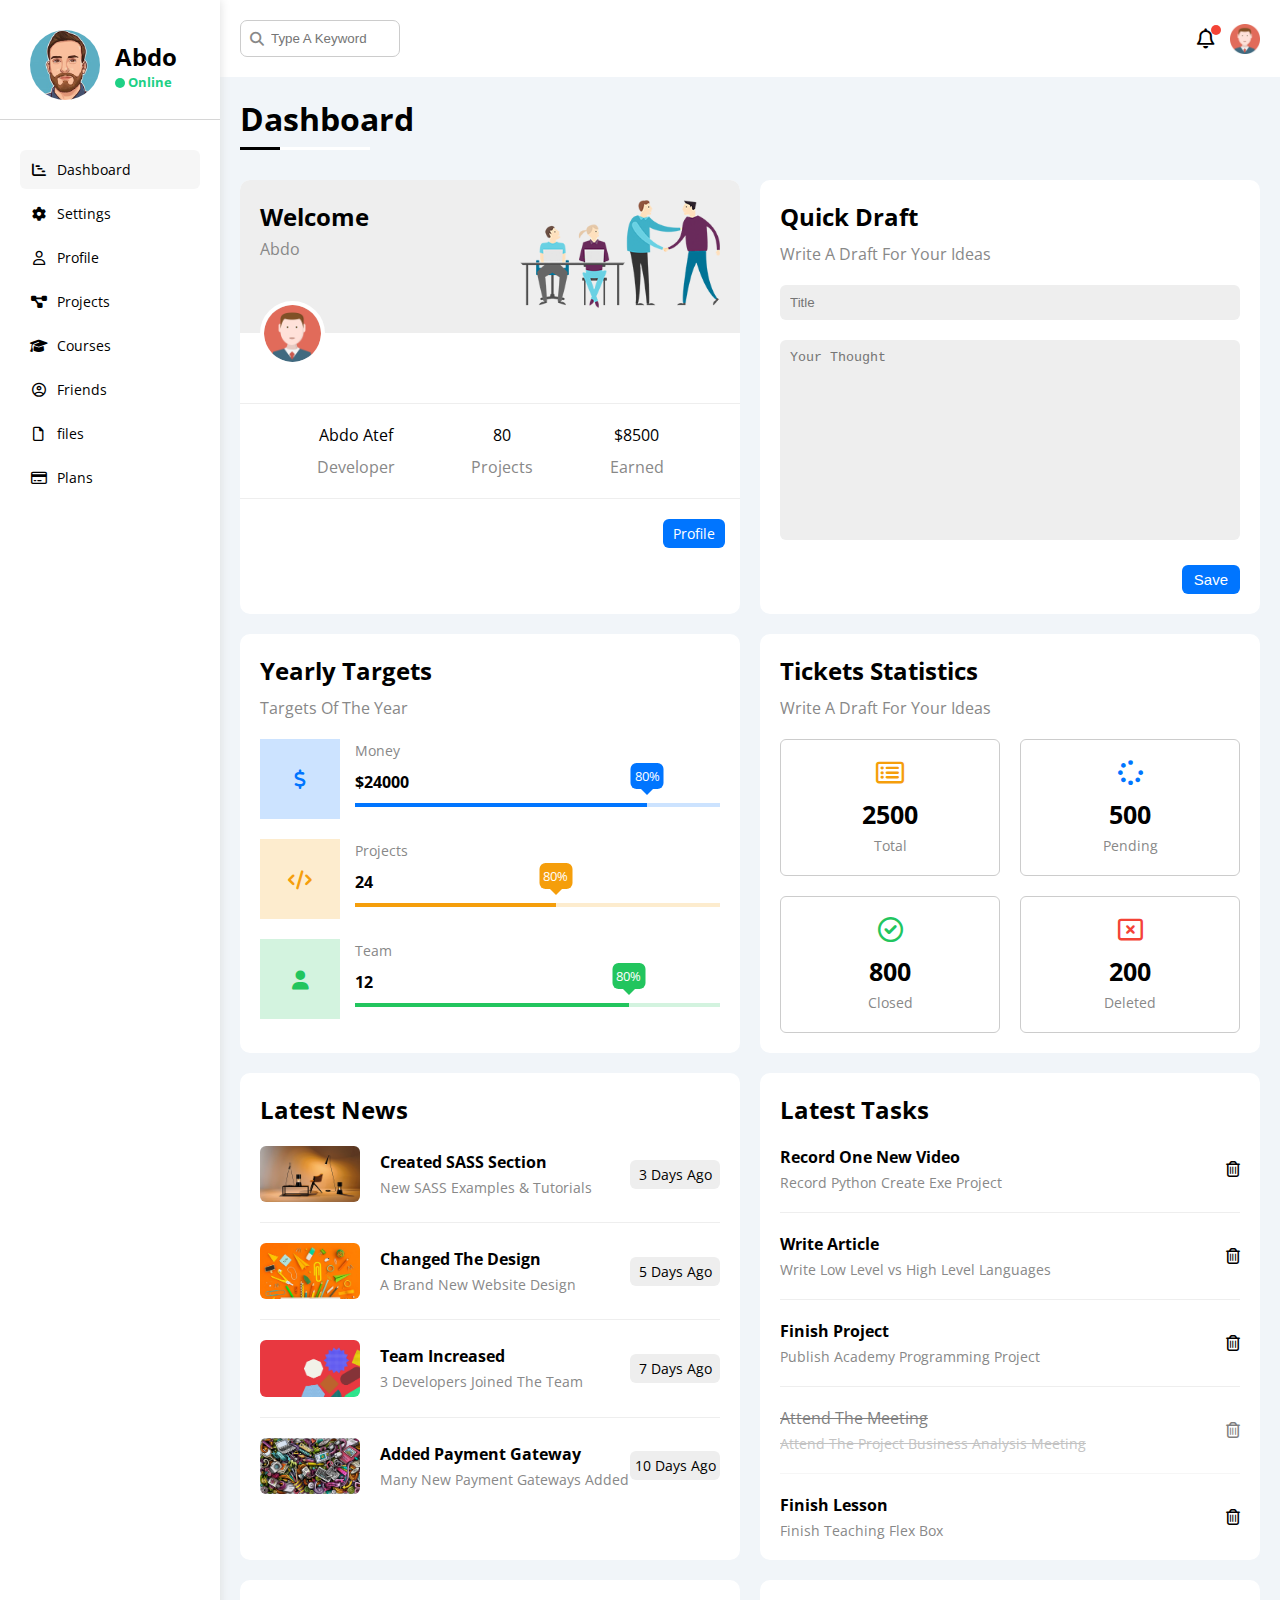
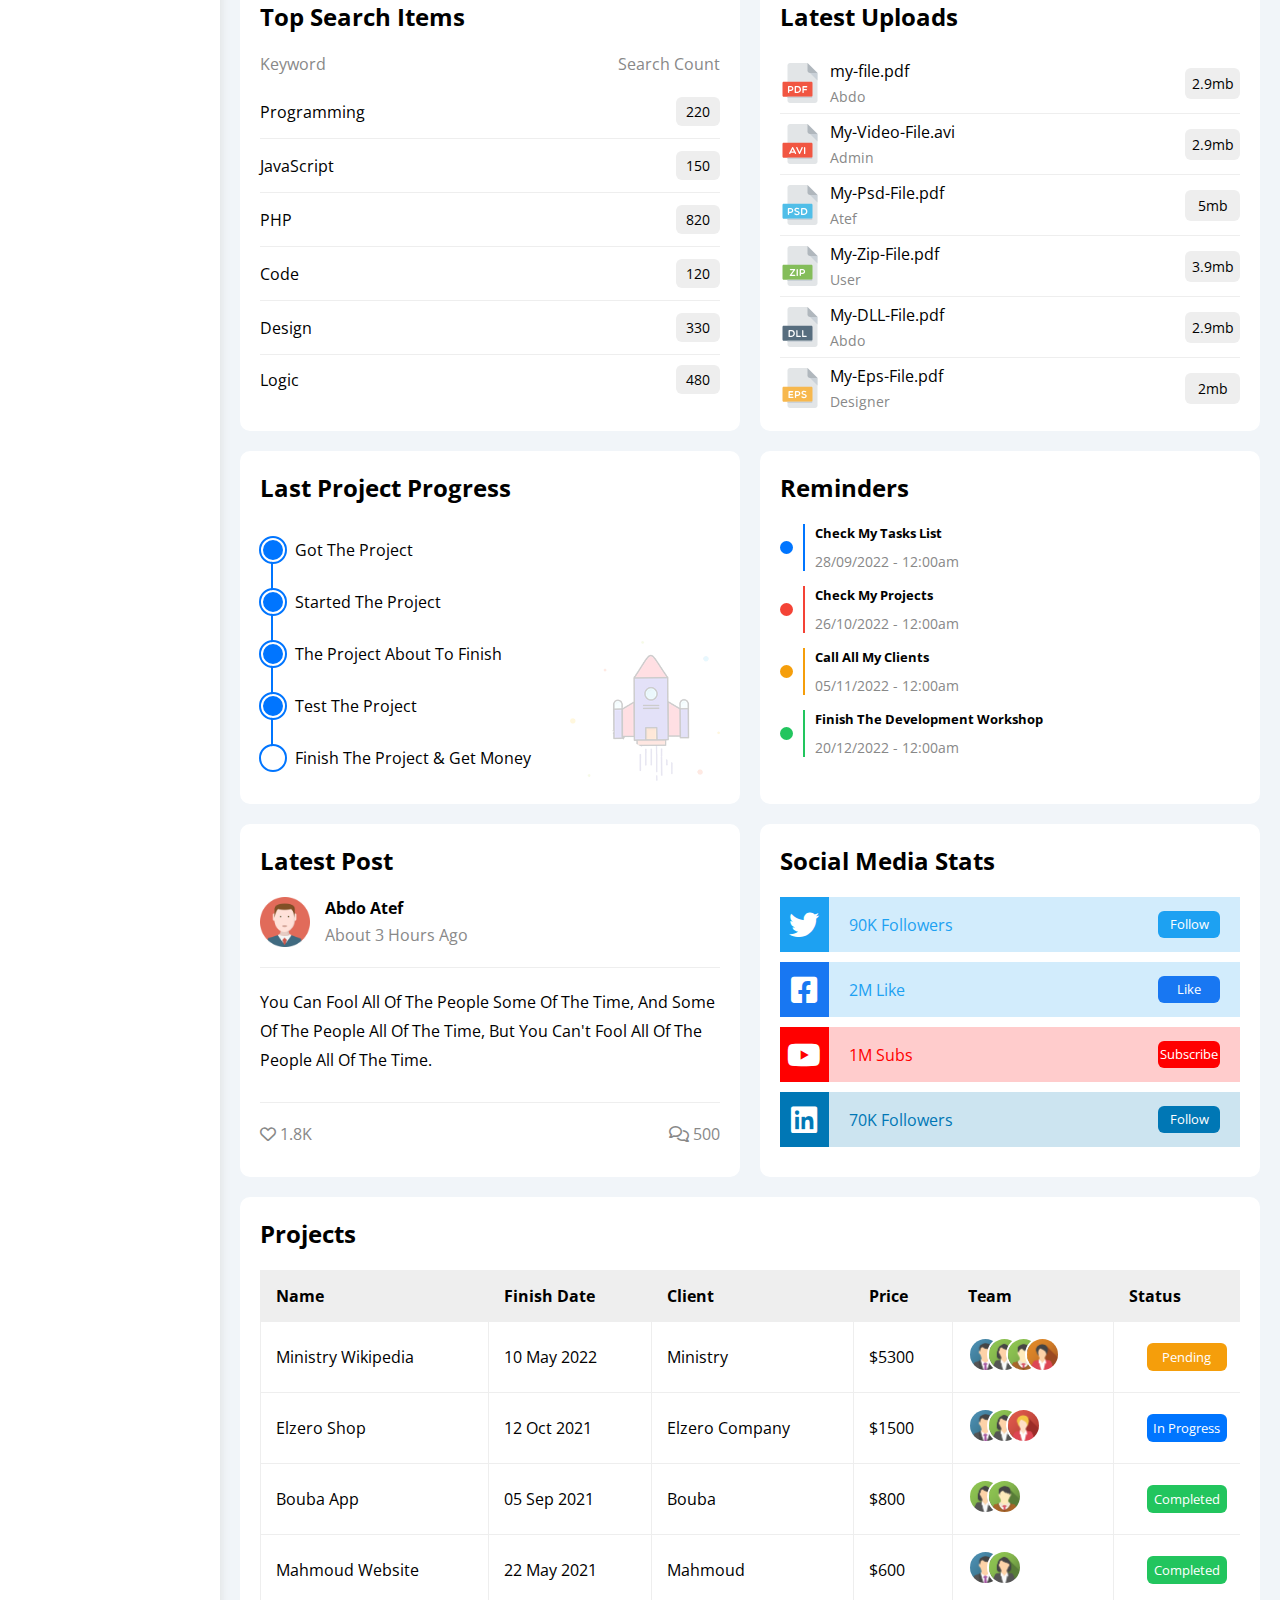
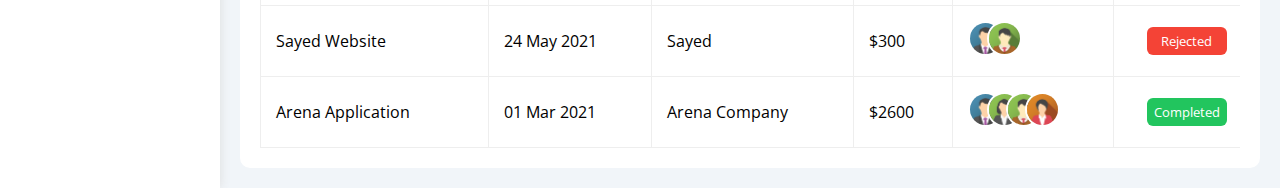
==== commit 882c2662: "changes on sidebar" ====
--- a/index.html
+++ b/index.html
@@ -75,7 +75,7 @@
     </div>
     <div class="content" style="flex: 1;">
       <div class="header p-20">
-          <div class="form">
+          <div class="form p-relative">
             <form action="">
               <input type="search" placeholder="Type A Keyword">
             </form>
--- a/css/main.css
+++ b/css/main.css
@@ -43,11 +43,12 @@
 }
 /* Start side-bar */
 .side-bar{
-  width: 240px ;
+  width: 220px ;
   box-shadow: 0 0 10px #ddd;
 }
 .side-bar .info{
-  margin-bottom: 40px;
+  margin-bottom: 50px;
+  margin-top: 10px;
   display: flex;
   flex-direction: row-reverse;
   align-items: center; 
@@ -88,15 +89,14 @@
   }
 }
 .side-bar .info img{
-  width: 80px;
+  width: 70px;
   border-radius: 50%;
-  margin-top: 20px;
 }
 .side-bar .info::before{
   content: '';
   position: absolute;
-  width: 239px;
-  background-color: #77777773;
+  width: calc(100% + 40px);
+  background-color: #7777774d;
   height: 1px;
   bottom: -20px;
   left: 50%;
@@ -146,11 +146,24 @@
   background-color: white;
 }
 .header .form input{
-  padding: 10px;
+  padding: 10px 10px 10px 30px;
   border: 1px solid #ccc;
   border-radius: 7px;
   width: 160px;
   transition: width .3s;
+  position: relative;
+}
+.header .form::before{
+  content: "\f002";
+  font-family: "Font Awesome 6 Free";
+  font-weight: 900;
+  left: 10px;
+  position: absolute;
+  font-size: 14px;
+  z-index: 5;
+  top: 50%;
+  transform: translateY(-50%);
+  color: var(--grey-color);
 }
 .header .form input:focus{
   outline: none;
@@ -665,5 +678,7 @@
   margin: auto;
   text-align: center;
 }
-
+.projects table tr:hover{
+  background-color: #faf7f7;
+}
 /* End Dashboard content*/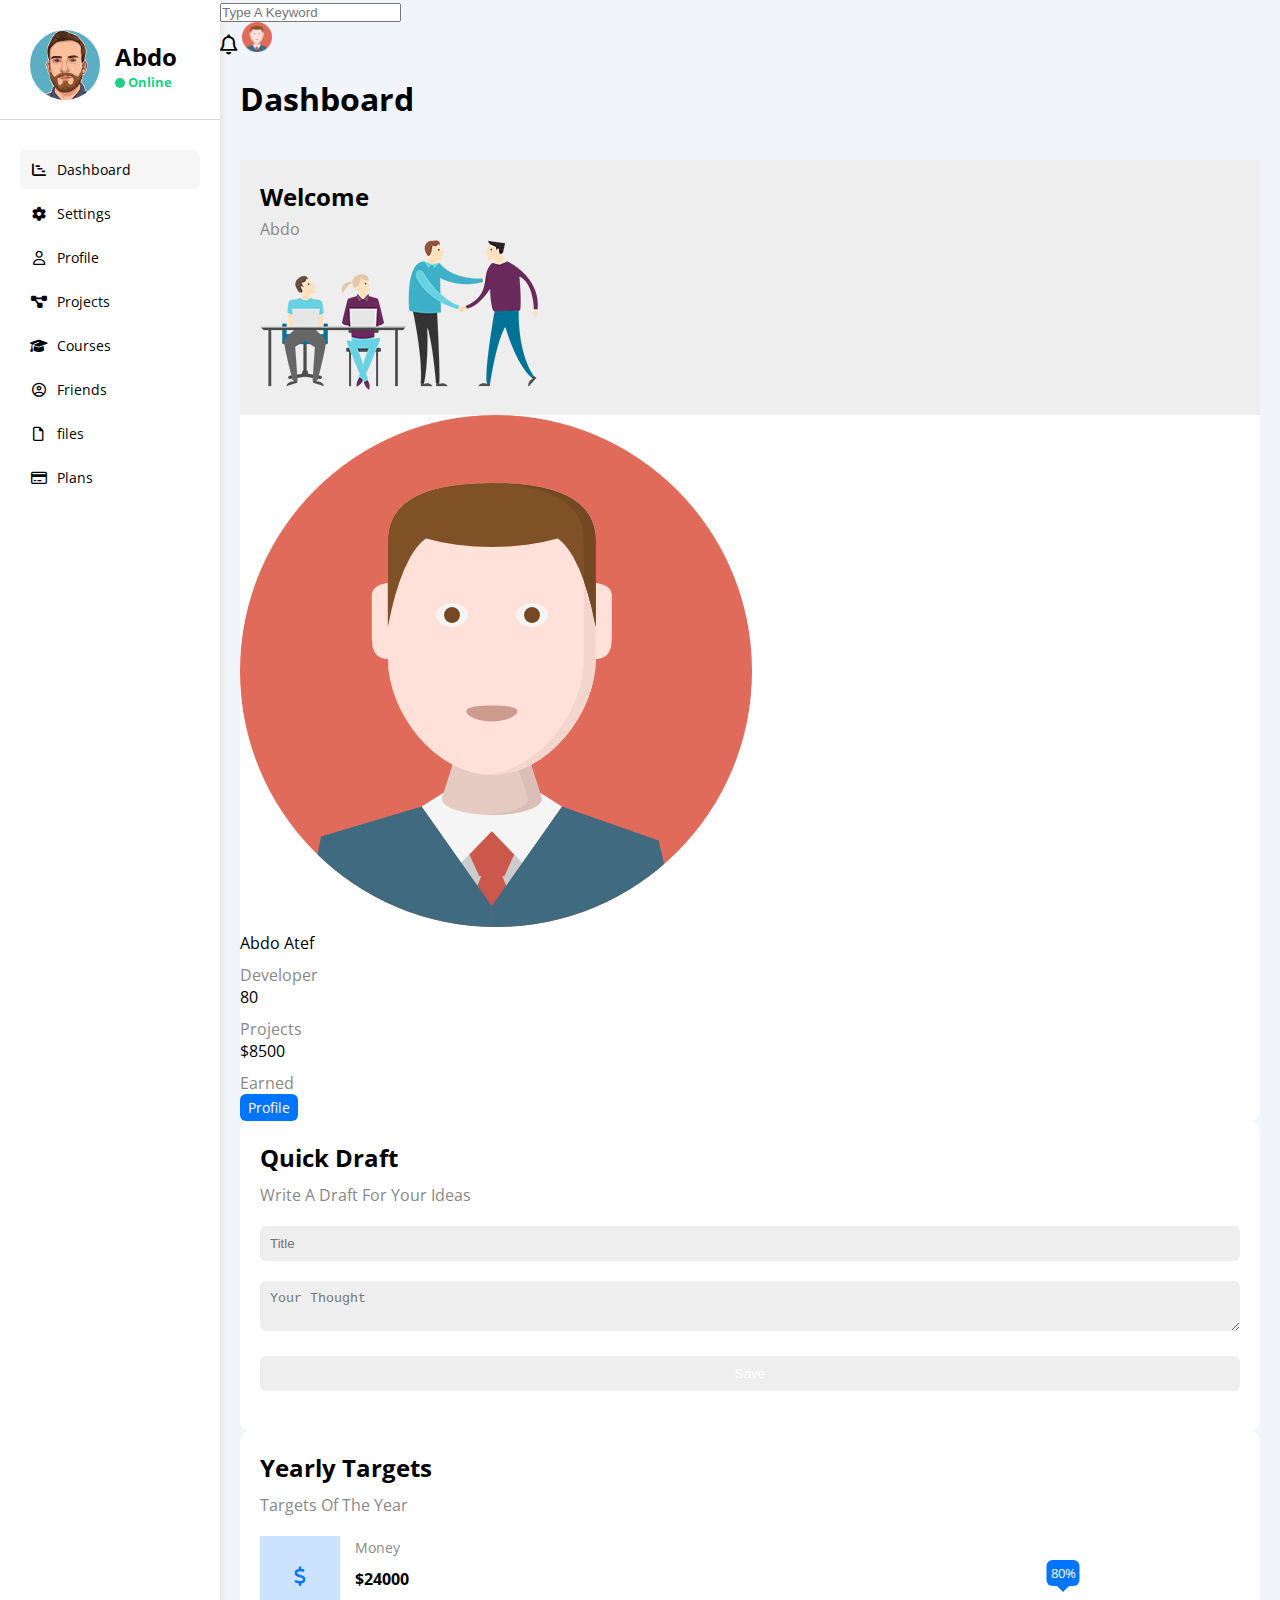
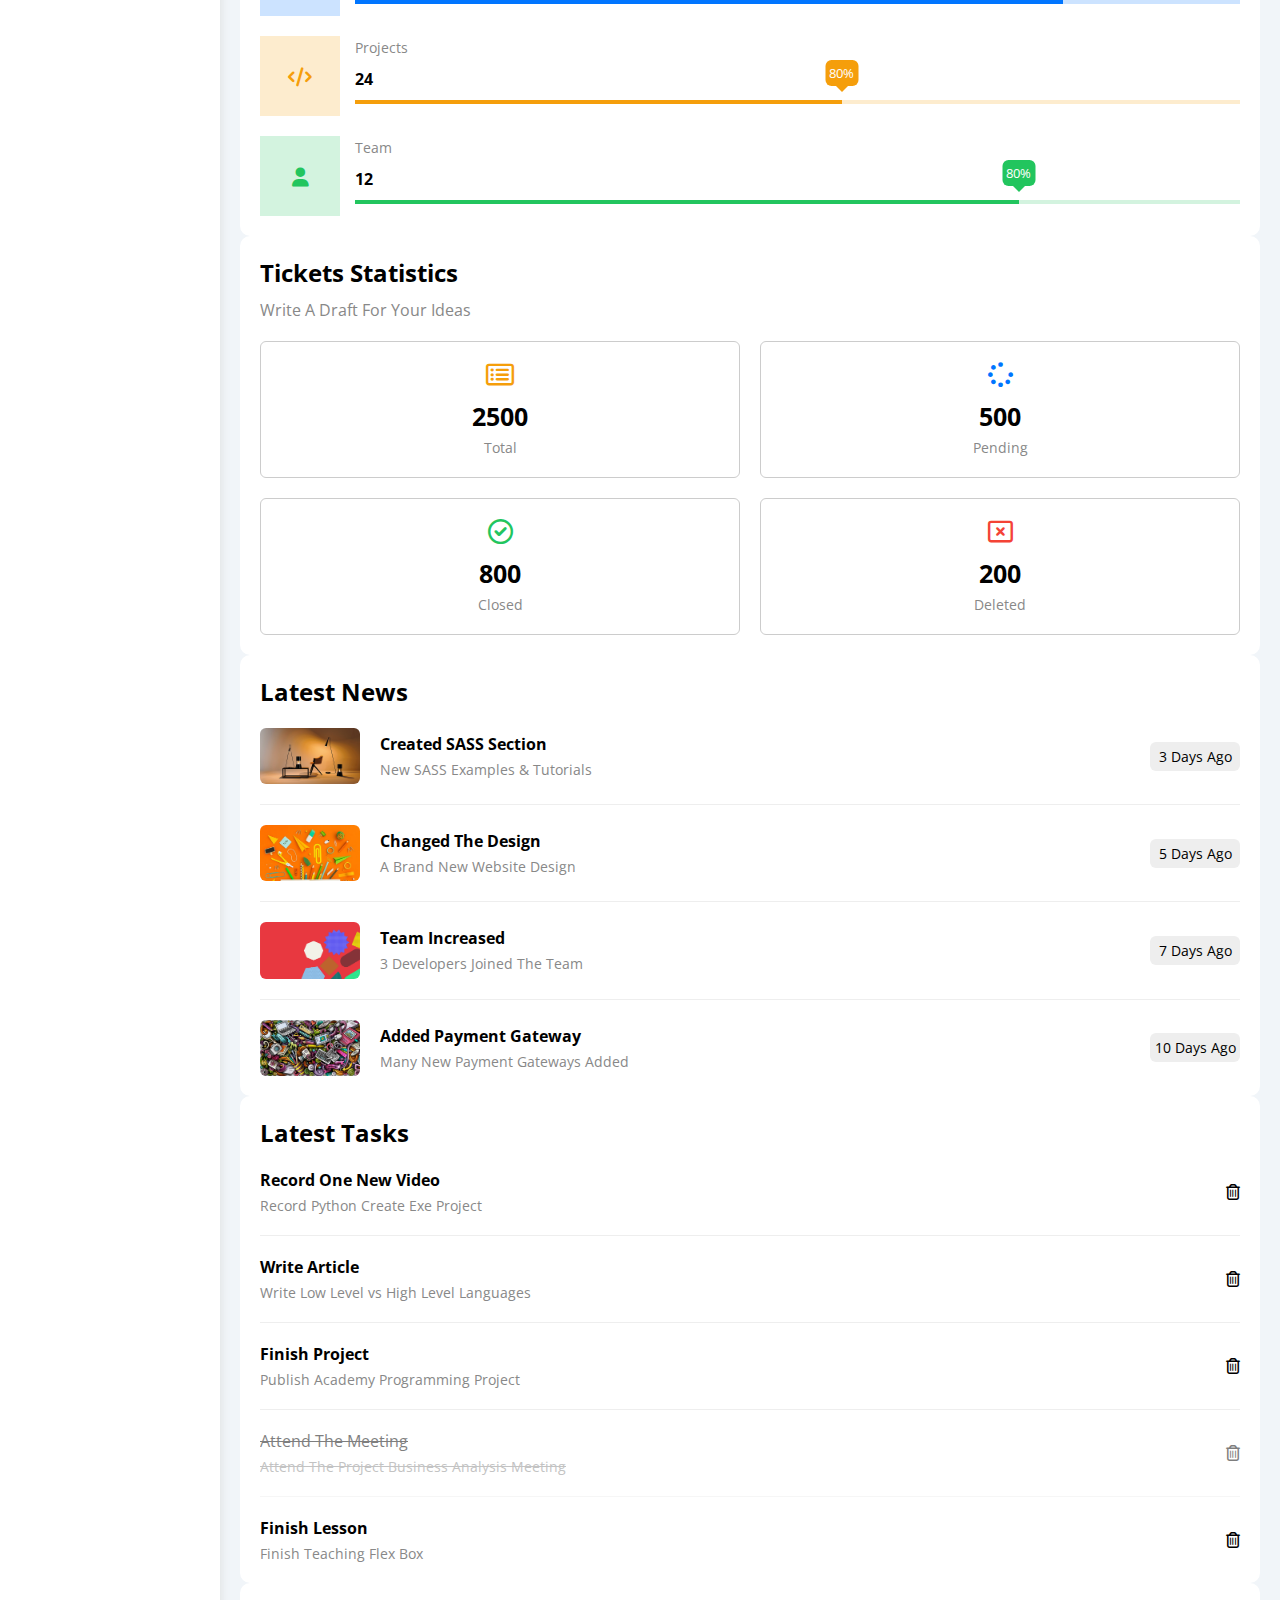
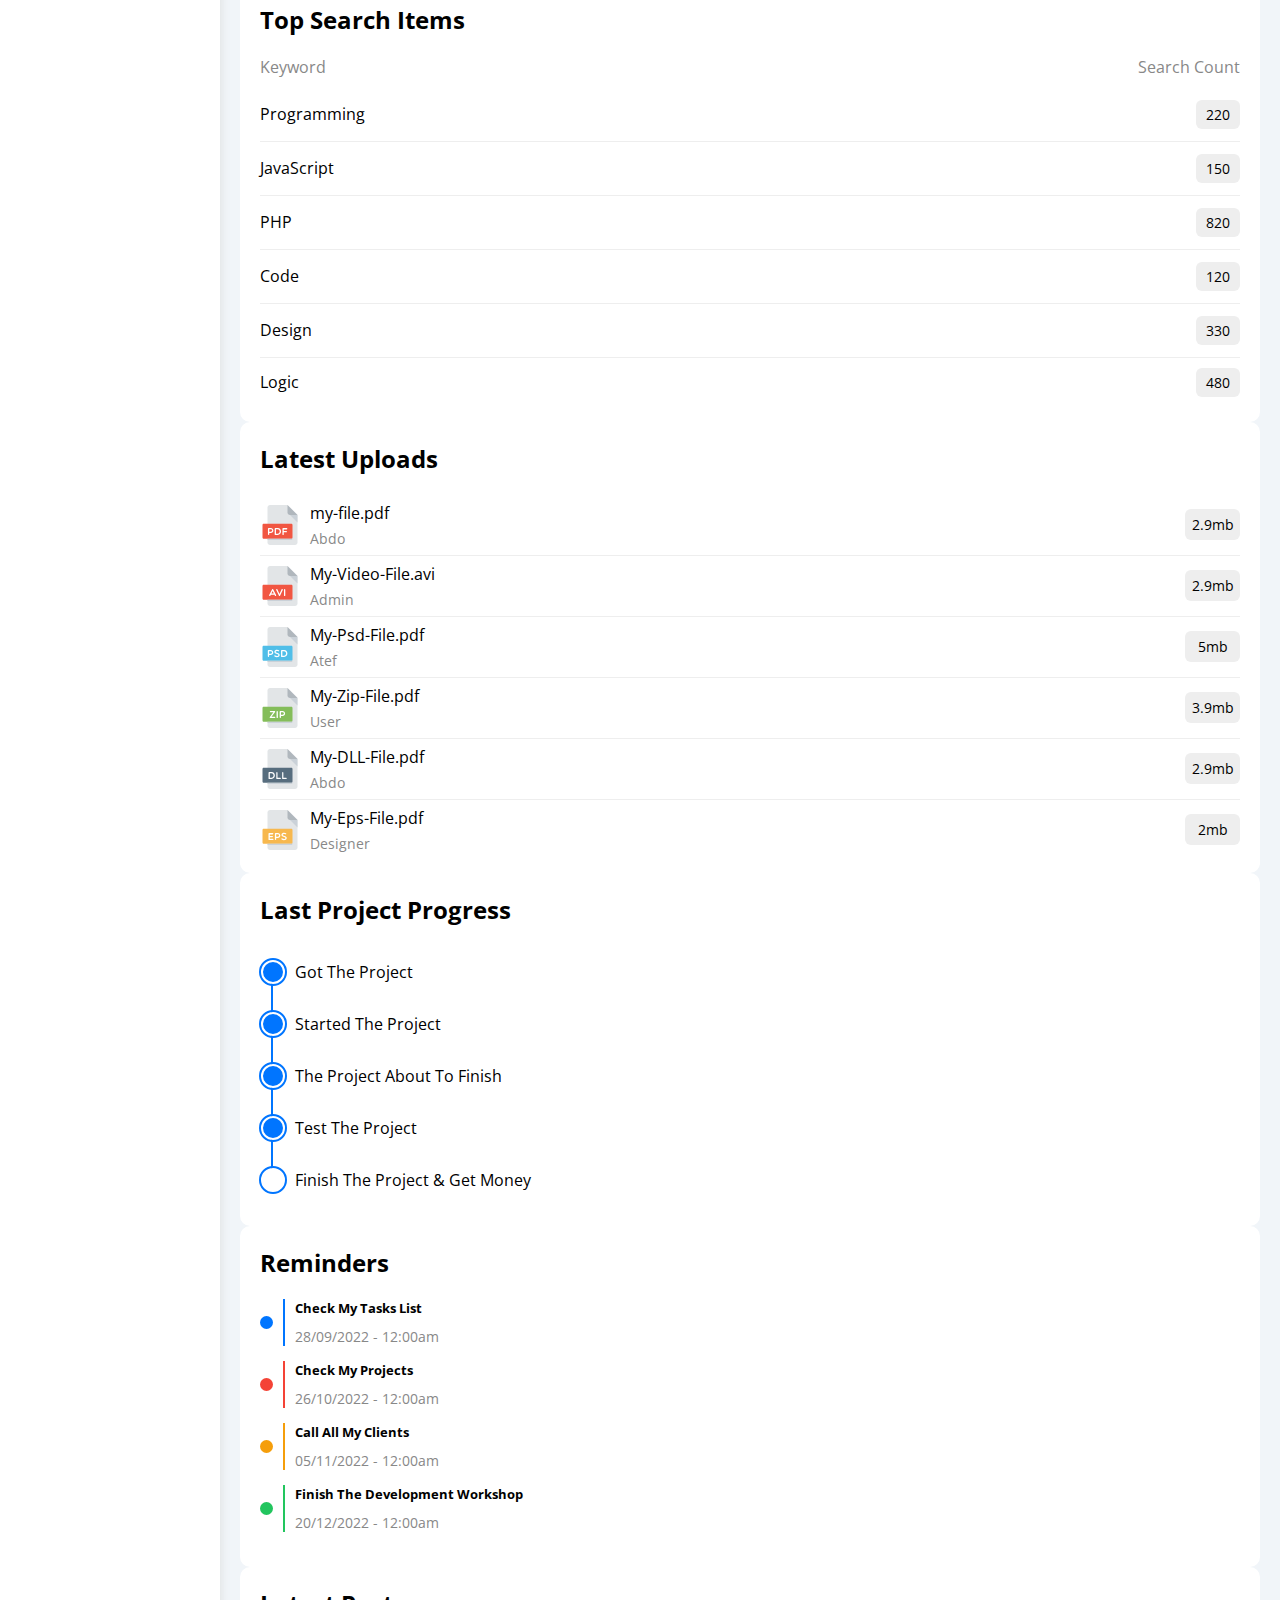
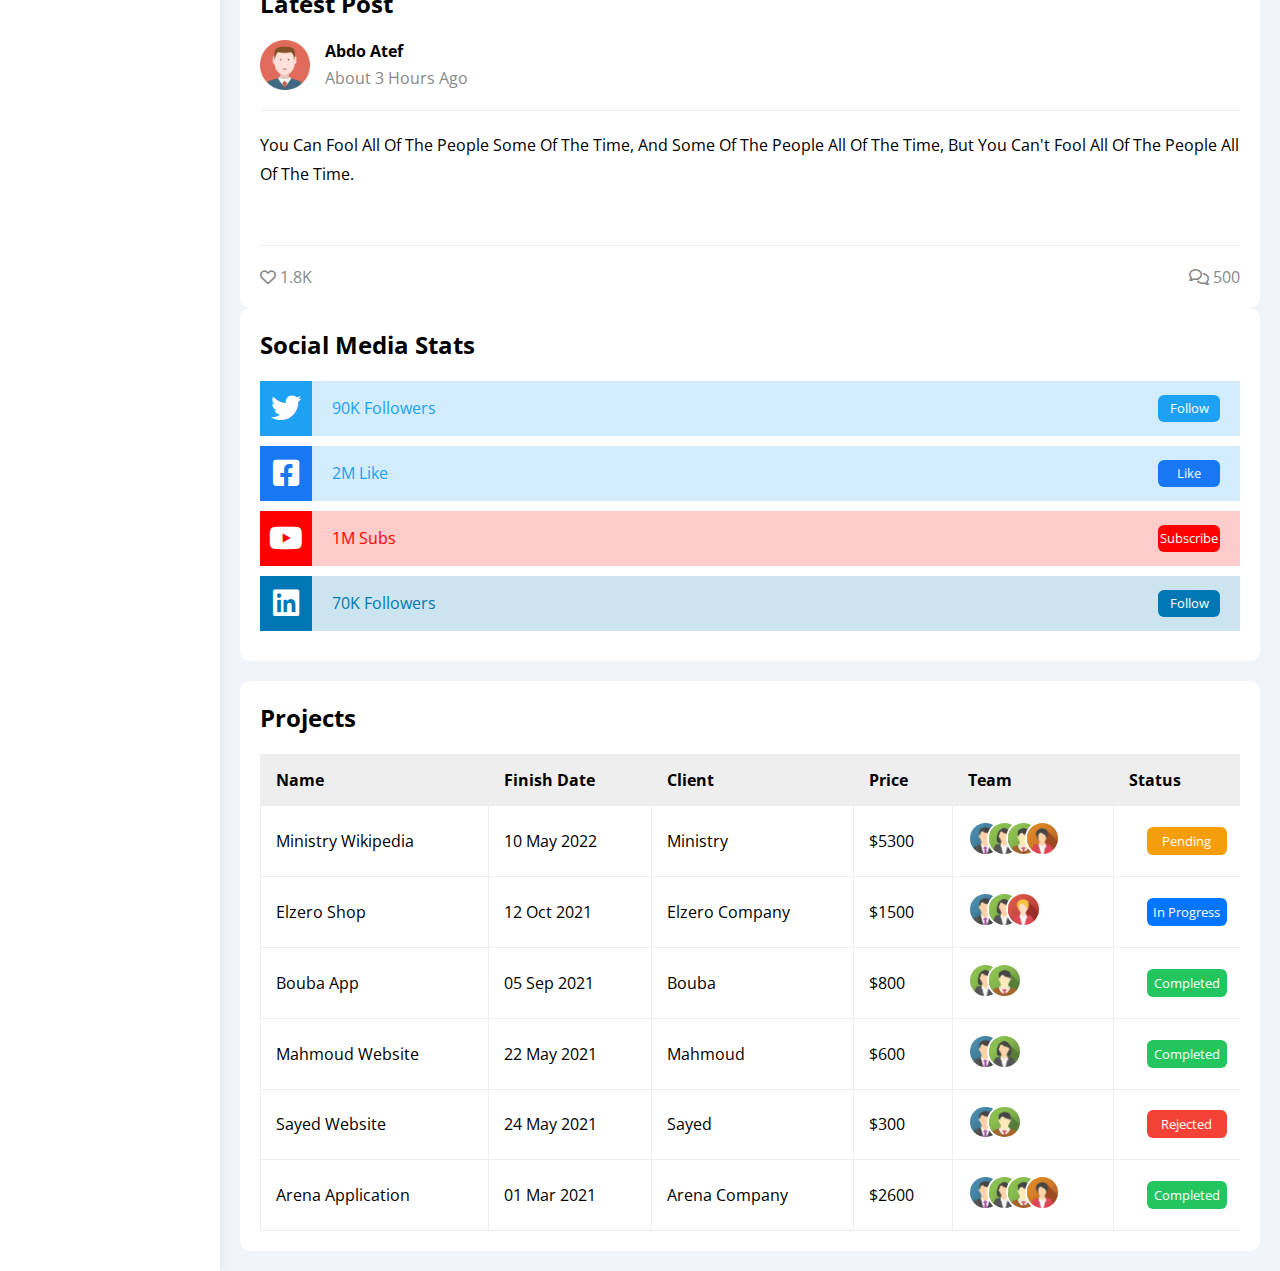
==== commit 3ccb4dca: "modify on html and added btn-shape in framework and some things" ====
--- a/index.html
+++ b/index.html
@@ -74,7 +74,7 @@
       </ul>
     </div>
     <div class="content" style="flex: 1;">
-      <div class="header p-20">
+      <div class="page-header">
           <div class="form p-relative">
             <form action="">
               <input type="search" placeholder="Type A Keyword">
@@ -86,8 +86,8 @@
           </div>
       </div>
       <div class="dashboard-content ">
-        <h1 class="main-header p-20 p-relative">Dashboard</h1>
-        <div class="boxs p-20">
+        <h1 class="main-header-page p-20 p-relative">Dashboard</h1>
+        <div class="dashboard-boxes p-20">
           <!--  -->
           <div class="welome rad-10 bg-white">
             <div class="part1 p-20 bg-eee">
@@ -115,7 +115,7 @@
               </div>
             </div>
             <div class="part3">
-              <a href="">Profile</a>
+              <a href="" class="btn-shape bg-blue c-white fs-14 btn-hover">Profile</a>
             </div>
           </div>
           <!--  -->
@@ -125,7 +125,7 @@
             <form action="" class="mt-20">
               <input type="text" placeholder="Title">
               <textarea name="thought" placeholder="Your Thought"></textarea>
-              <input type="submit" value="Save">
+              <input type="submit" value="Save" class="btn-shape bg-blue c-white btn-hover">
             </form>
           </div>
           <!--  -->
@@ -430,19 +430,19 @@
             <ul>
               <li class="twitter d-flex mb-10">
                 <i class="fa-brands fa-twitter"></i>
-                <div class="between-flex w-full">90K Followers <a href="#">Follow</a></div>
+                <div class="between-flex w-full">90K Followers <a href="#" class="btn-shape c-white fs-14">Follow</a></div>
               </li>
               <li class="facebook d-flex mb-10">
                 <i class="fa-brands fa-square-facebook"></i>
-                <div class="between-flex w-full">2M Like <a href="#">Like</a></div>
+                <div class="between-flex w-full">2M Like <a href="#" class="btn-shape c-white fs-14">Like</a></div>
               </li>
               <li class="youtube d-flex mb-10">
                 <i class="fa-brands fa-youtube"></i>
-                <div class="between-flex w-full">1M Subs <a href="#">Subscribe</a></div>
+                <div class="between-flex w-full">1M Subs <a href="#" class="btn-shape c-white fs-14">Subscribe</a></div>
               </li>
               <li class="linkedin d-flex mb-10">
                 <i class="fa-brands fa-linkedin"></i>
-                <div class="between-flex w-full">70K Followers <a href="#">Follow</a></div>
+                <div class="between-flex w-full">70K Followers <a href="#" class="btn-shape c-white fs-14">Follow</a></div>
               </li>
             </ul>
           </div>
--- a/css/framework.css
+++ b/css/framework.css
@@ -86,6 +86,9 @@
   .p-20{
     padding: 20px;
   }
+  .pb-20{
+    padding-bottom: 20px;
+  }
   .m-10{
     margin: 10px;
   }
@@ -113,11 +116,17 @@
   .mb-10{
     margin-bottom: 10px;
   }
+  .mb-15{
+    margin-bottom: 15px;
+  }
   .mb-20{
     margin-bottom: 20px;
   }
 /* End padding + margin */
 /* Start Font */
+  .fs-13{
+    font-size: 13px;
+  }
   .fs-14{
     font-size: 14px;
   }
@@ -133,18 +142,18 @@
 /* End Font */
 
 /* Start border */
-.rad-6{
-  border-radius: 6px;
-}
-.rad-10{
-  border-radius: 10px;
-}
-.rad-full{
-  border-radius: 50%;
-}
-.bb-eee{
-  border-bottom: 1px solid #eee;
-}
+  .rad-6{
+    border-radius: 6px;
+  }
+  .rad-10{
+    border-radius: 10px;
+  }
+  .rad-full{
+    border-radius: 50%;
+  }
+  .bb-eee{
+    border-bottom: 1px solid #eee;
+  }
 /* End border */
 /* Start Width */
   .w-full{
@@ -154,3 +163,23 @@
     width: fit-content;
   }
 /* End Width */
+/* Start Shape */
+.btn-shape{
+  display: block;
+  width: fit-content;
+  min-width: 55px;
+  text-align: center;
+  padding: 4px 8px;
+  border-radius: 6px;
+  transition: .3s;
+}
+@media (max-width:600px){
+  .btn-shape{
+    font-size: 13px;
+  }
+}
+.btn-hover:hover{
+  background-color: var(--alert-blue);
+}
+/* End Shape */
+
